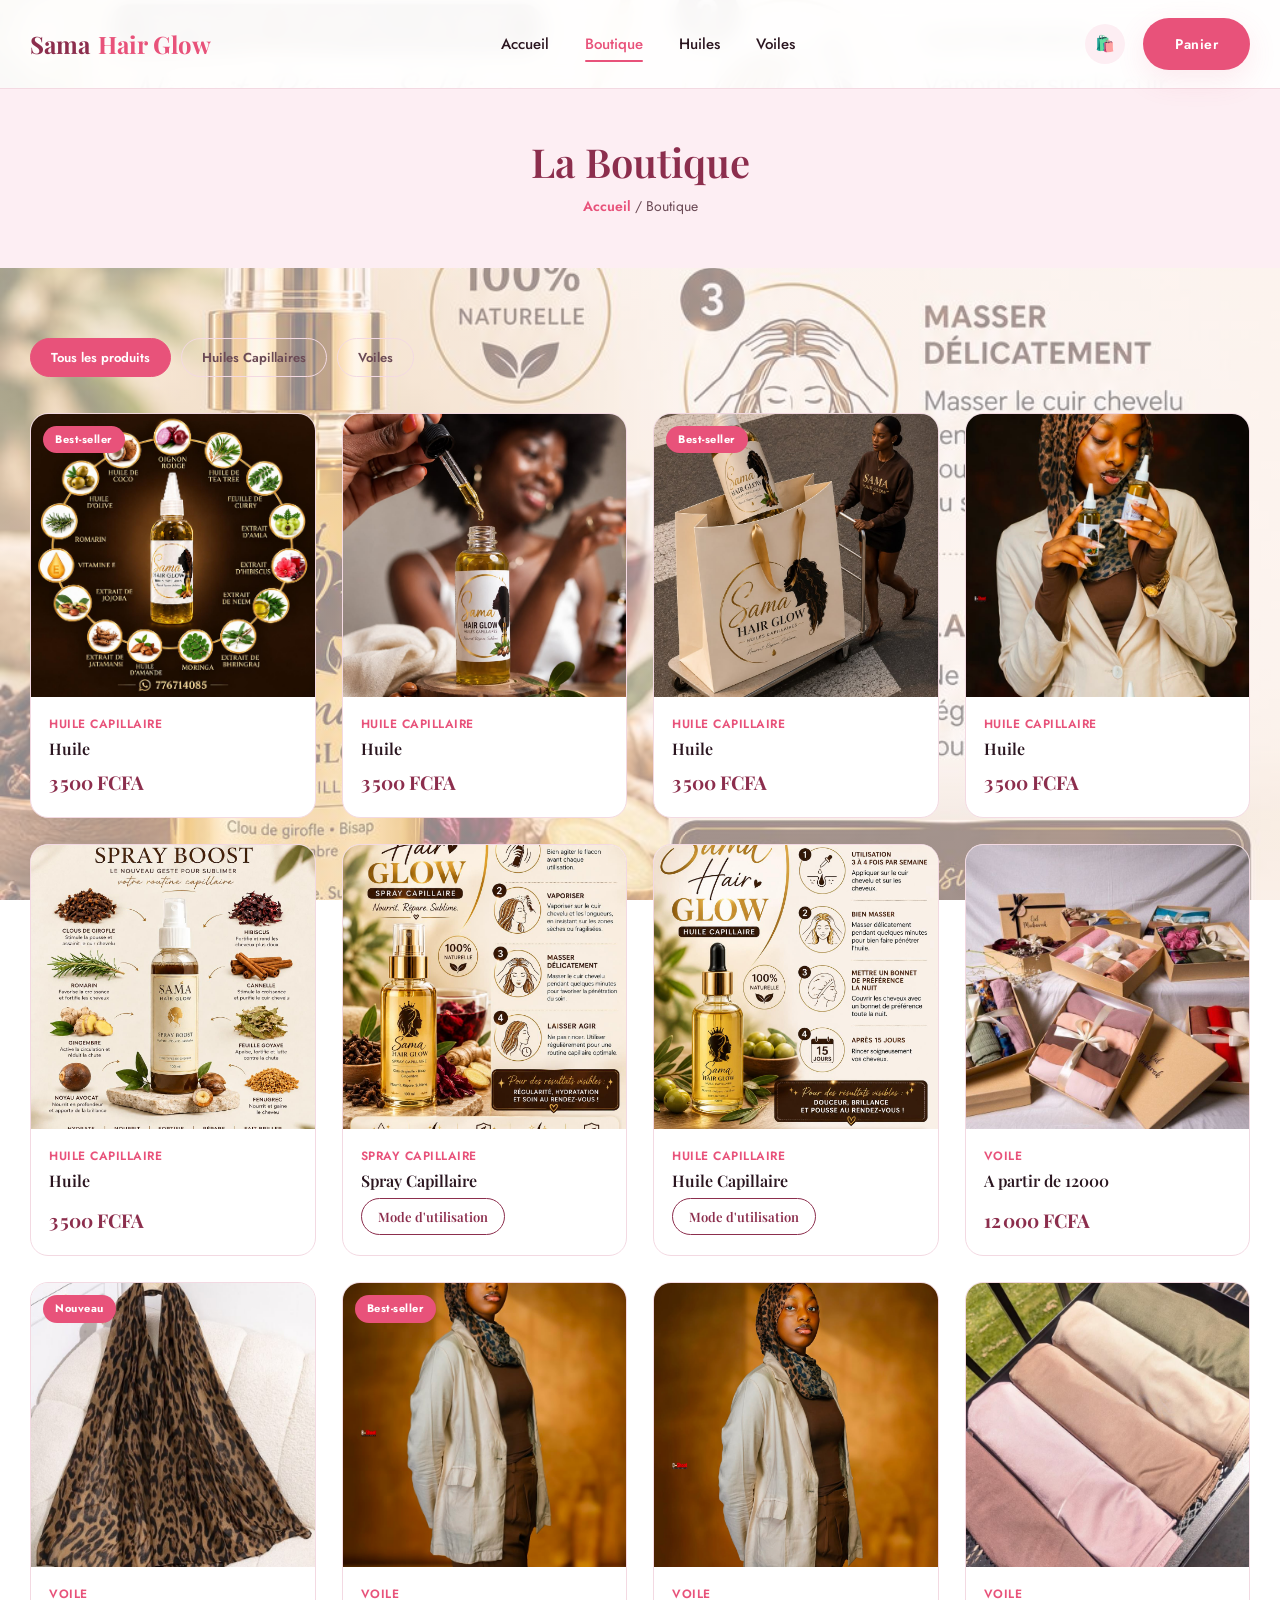
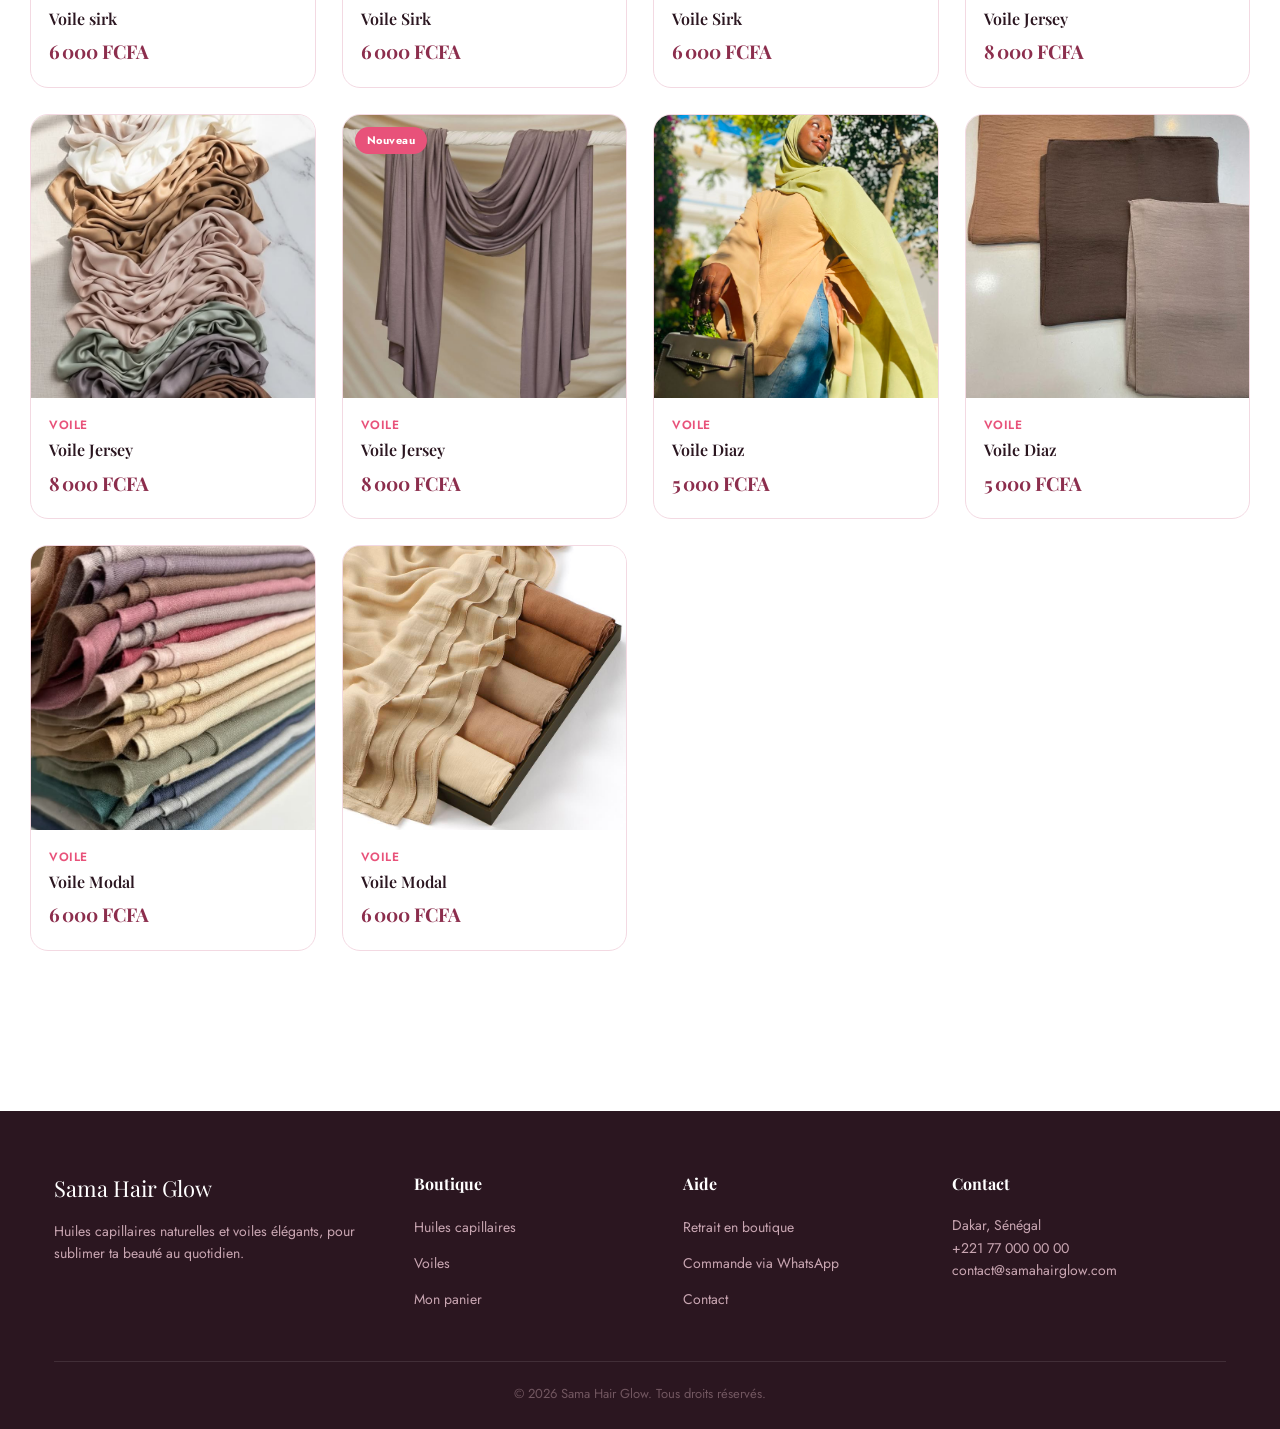
==== boutique.html @ 94d96b60 "Add files via upload" ====
<!DOCTYPE html>
<html lang="fr">
<head>
<meta charset="UTF-8">
<meta name="viewport" content="width=device-width, initial-scale=1.0">
<title>Boutique — Sama Hair Glow</title>

</head>
<body>
  <style>
    /* ============================================
   SAMA HAIR GLOW — Design system
   Rose & Blanc, élégant, chaleureux
   ============================================ */

@import url('https://fonts.googleapis.com/css2?family=Playfair+Display:ital,wght@0,500;0,600;0,700;1,500&family=Jost:wght@300;400;500;600;700&display=swap');

:root {
  /* Couleurs */
  --rose-primary: #E8527A;
  --rose-primary-dark: #C93F65;
  --rose-deep: #8C2E4D;
  --pink-soft: #FDEEF3;
  --pink-softer: #FFF8FA;
  --white: #FFFFFF;
  --charcoal: #2B1620;
  --charcoal-soft: #6B4A55;
  --gold-glow: #E8B86D;
  --line: #F3D9E2;

  /* Typo */
  --font-display: 'Playfair Display', serif;
  --font-body: 'Jost', sans-serif;

  /* Ombres */
  --shadow-soft: 0 10px 30px rgba(232, 82, 122, 0.12);
  --shadow-card: 0 4px 18px rgba(140, 46, 77, 0.08);

  --radius: 18px;
}

* { margin: 0; padding: 0; box-sizing: border-box; }

html { scroll-behavior: smooth; }

body {
  font-family: var(--font-body);
  color: var(--charcoal);
  background: var(--white);
  line-height: 1.6;
  -webkit-font-smoothing: antialiased;
}

img { max-width: 100%; display: block; }
a { text-decoration: none; color: inherit; }
ul { list-style: none; }
button { font-family: inherit; cursor: pointer; border: none; background: none; }

.container {
  max-width: 1220px;
  margin: 0 auto;
  padding: 0 24px;
}

h1, h2, h3, h4 {
  font-family: var(--font-display);
  color: var(--rose-deep);
  font-weight: 600;
  line-height: 1.15;
}

.eyebrow {
  display: inline-flex;
  align-items: center;
  gap: 8px;
  font-size: 13px;
  letter-spacing: 3px;
  text-transform: uppercase;
  color: var(--rose-primary);
  font-weight: 600;
  margin-bottom: 14px;
}
.eyebrow::before {
  content: "";
  width: 22px;
  height: 1px;
  background: var(--rose-primary);
  display: inline-block;
}

.btn {
  display: inline-flex;
  align-items: center;
  justify-content: center;
  gap: 8px;
  padding: 15px 32px;
  border-radius: 999px;
  font-size: 14px;
  font-weight: 600;
  letter-spacing: 0.5px;
  transition: all 0.25s ease;
}
.btn-primary {
  background: var(--rose-primary);
  color: var(--white);
  box-shadow: var(--shadow-soft);
}
.btn-primary:hover {
  background: var(--rose-primary-dark);
  transform: translateY(-2px);
}
.btn-outline {
  border: 1.5px solid var(--rose-primary);
  color: var(--rose-primary);
  background: var(--white);
}
.btn-outline:hover {
  background: var(--rose-primary);
  color: var(--white);
}
.btn-block { width: 100%; }
.btn:disabled { opacity: 0.5; cursor: not-allowed; }

/* ===== HEADER ===== */
.site-header {
  position: sticky;
  top: 0;
  z-index: 100;
  background: rgba(255,255,255,0.92);
  backdrop-filter: blur(10px);
  border-bottom: 1px solid var(--line);
}
.nav {
  display: flex;
  align-items: center;
  justify-content: space-between;
  padding: 18px 0;
}
.logo {
  font-family: var(--font-display);
  font-size: 24px;
  font-weight: 700;
  color: var(--rose-deep);
  display: flex;
  align-items: center;
  gap: 8px;
}
.logo span { color: var(--rose-primary); }
.nav-links {
  display: flex;
  gap: 36px;
  font-size: 15px;
  font-weight: 500;
}
.nav-links a {
  position: relative;
  color: var(--charcoal);
  transition: color 0.2s;
}
.nav-links a:hover, .nav-links a.active { color: var(--rose-primary); }
.nav-links a.active::after {
  content: "";
  position: absolute;
  bottom: -6px; left: 0;
  width: 100%; height: 2px;
  background: var(--rose-primary);
  border-radius: 2px;
}
.nav-actions {
  display: flex;
  align-items: center;
  gap: 18px;
}
.icon-btn {
  position: relative;
  width: 40px; height: 40px;
  display: flex; align-items: center; justify-content: center;
  border-radius: 50%;
  background: var(--pink-soft);
  color: var(--rose-deep);
  transition: background 0.2s;
}
.icon-btn:hover { background: var(--rose-primary); color: var(--white); }
.cart-count {
  position: absolute;
  top: -4px; right: -4px;
  background: var(--rose-primary);
  color: white;
  font-size: 11px;
  font-weight: 700;
  width: 19px; height: 19px;
  border-radius: 50%;
  display: flex; align-items: center; justify-content: center;
  border: 2px solid white;
}
.burger { display: none; }

/* ===== HERO ===== */
.hero {
  position: relative;
  overflow: hidden;
  background: linear-gradient(180deg, var(--pink-softer) 0%, var(--white) 100%);
  padding: 70px 0 40px;
}
.hero-grid {
  display: grid;
  grid-template-columns: 1fr 1fr;
  align-items: center;
  gap: 40px;
}
.hero h1 {
  font-size: 56px;
  margin-bottom: 20px;
}
.hero h1 em {
  font-style: italic;
  color: var(--rose-primary);
}
.hero p {
  color: var(--charcoal-soft);
  font-size: 17px;
  max-width: 440px;
  margin-bottom: 32px;
}
.hero-actions { display: flex; gap: 16px; }
.hero-visual {
  position: relative;
  display: flex;
  align-items: center;
  justify-content: center;
}
.glow-ring {
  position: absolute;
  width: 460px; height: 460px;
  border-radius: 50%;
  background: radial-gradient(circle, rgba(232,184,109,0.35) 0%, rgba(232,82,122,0.22) 45%, rgba(232,82,122,0) 72%);
  filter: blur(4px);
  z-index: 0;
}
.hero-visual img {
  position: relative;
  z-index: 1;
  width: 380px;
  border-radius: 50%;
  box-shadow: var(--shadow-soft);
  border: 6px solid var(--white);
  object-fit: cover;
}

/* Photo produit rectangulaire (lifestyle) : on garde un cadre élégant
   plutôt qu'un cercle, pour ne pas rogner l'image */
.hero-visual img.hero-photo {
  width: 400px;
  height: 480px;
  border-radius: 28px;
  object-fit: cover;
  border: 8px solid var(--white);
}
.glow-ring {
  width: 480px;
  height: 480px;
}
.hero-badge {
  position: absolute;
  z-index: 2;
  bottom: 18px; left: 6px;
  background: var(--white);
  border-radius: 16px;
  padding: 12px 18px;
  box-shadow: var(--shadow-card);
  display: flex; align-items: center; gap: 10px;
  font-size: 13px;
  font-weight: 600;
}
.hero-badge .dot {
  width: 34px; height: 34px;
  border-radius: 50%;
  background: var(--pink-soft);
  display: flex; align-items: center; justify-content: center;
  font-size: 16px;
}

/* ===== CATEGORY STRIP ===== */
.cat-strip {
  padding: 70px 0 20px;
  text-align: center;
}
.cat-strip .eyebrow { justify-content: center; }
.cat-strip h2 { font-size: 38px; margin-bottom: 48px; }
.cat-grid {
  display: grid;
  grid-template-columns: repeat(4, 1fr);
  gap: 24px;
}
.cat-card {
  background: var(--pink-softer);
  border: 1px solid var(--line);
  border-radius: var(--radius);
  padding: 30px 18px;
  transition: transform 0.25s ease, box-shadow 0.25s ease;
}
.cat-card:hover {
  transform: translateY(-6px);
  box-shadow: var(--shadow-soft);
}
.cat-card img {
  width: 92px; height: 92px;
  object-fit: cover;
  border-radius: 50%;
  margin: 0 auto 16px;
  border: 4px solid var(--white);
  box-shadow: var(--shadow-card);
}
.cat-card h4 { font-size: 16px; color: var(--charcoal); font-weight: 600; }

/* ===== PROMO BANNERS ===== */
.promo-section {
  padding: 80px 0;
}
.promo-grid {
  display: grid;
  grid-template-columns: 1fr 1fr;
  gap: 24px;
}
.promo-card {
  border-radius: var(--radius);
  padding: 44px;
  min-height: 260px;
  display: flex;
  flex-direction: column;
  justify-content: center;
  position: relative;
  overflow: hidden;
}
.promo-card.rose {
  background: linear-gradient(135deg, var(--rose-deep), var(--rose-primary));
  color: var(--white);
}
.promo-card.rose h3, .promo-card.rose .eyebrow { color: var(--white); }
.promo-card.rose .eyebrow::before { background: var(--white); }
.promo-card.light {
  background: var(--pink-soft);
  color: var(--charcoal);
}
.promo-card h3 { font-size: 30px; margin-bottom: 12px; }
.promo-card p { opacity: 0.85; margin-bottom: 22px; max-width: 280px; }

/* ===== PRODUCTS GRID ===== */
.section {
  padding: 70px 0;
}
.section-head {
  display: flex;
  align-items: flex-end;
  justify-content: space-between;
  margin-bottom: 40px;
}
.section-head h2 { font-size: 34px; }

.filters {
  display: flex;
  gap: 10px;
  margin-bottom: 36px;
  flex-wrap: wrap;
}
.filter-chip {
  padding: 9px 20px;
  border-radius: 999px;
  border: 1.5px solid var(--line);
  font-size: 13px;
  font-weight: 600;
  color: var(--charcoal-soft);
  transition: all 0.2s;
}
.filter-chip.active, .filter-chip:hover {
  background: var(--rose-primary);
  border-color: var(--rose-primary);
  color: white;
}

.products-grid {
  display: grid;
  grid-template-columns: repeat(4, 1fr);
  gap: 26px;
}
.product-card {
  background: var(--white);
  border: 1px solid var(--line);
  border-radius: var(--radius);
  overflow: hidden;
  transition: transform 0.25s ease, box-shadow 0.25s ease;
  display: flex;
  flex-direction: column;
}
.product-card:hover {
  transform: translateY(-6px);
  box-shadow: var(--shadow-soft);
}
.product-thumb {
  position: relative;
  aspect-ratio: 1/1;
  background: var(--pink-softer);
  overflow: hidden;
}
.product-thumb img {
  width: 100%; height: 100%;
  object-fit: cover;
}
.product-tag {
  position: absolute;
  top: 12px; left: 12px;
  background: var(--rose-primary);
  color: white;
  font-size: 11px;
  font-weight: 700;
  padding: 5px 12px;
  border-radius: 999px;
  letter-spacing: 0.5px;
}
.quick-add {
  position: absolute;
  bottom: 12px; right: 12px;
  width: 40px; height: 40px;
  border-radius: 50%;
  background: white;
  color: var(--rose-primary);
  display: flex; align-items: center; justify-content: center;
  font-size: 19px;
  box-shadow: var(--shadow-card);
  opacity: 0;
  transform: translateY(8px);
  transition: all 0.25s ease;
}
.product-card:hover .quick-add { opacity: 1; transform: translateY(0); }
.product-info { padding: 18px 18px 20px; flex: 1; display: flex; flex-direction: column; }
.product-cat { font-size: 12px; color: var(--rose-primary); font-weight: 600; text-transform: uppercase; letter-spacing: 0.5px; margin-bottom: 6px; }
.product-info h4 { font-size: 16px; color: var(--charcoal); font-weight: 600; margin-bottom: 8px; }
.product-price { margin-top: auto; display: flex; align-items: baseline; gap: 8px; font-family: var(--font-display); }
.product-price .now { font-size: 19px; font-weight: 700; color: var(--rose-deep); }
.product-price .old { font-size: 13px; color: var(--charcoal-soft); text-decoration: line-through; }

/* ===== CTA BANNER ===== */
.cta-banner {
  background: linear-gradient(135deg, var(--rose-deep), var(--rose-primary));
  border-radius: 28px;
  padding: 60px;
  display: flex;
  align-items: center;
  justify-content: space-between;
  color: white;
  margin: 0 24px;
}
.cta-banner h3 { color: white; font-size: 30px; max-width: 460px; }
.cta-banner .btn-primary { background: white; color: var(--rose-deep); }

/* ===== FOOTER ===== */
.site-footer {
  background: var(--charcoal);
  color: #F0DCE3;
  padding: 60px 0 24px;
  margin-top: 90px;
}
.footer-grid {
  display: grid;
  grid-template-columns: 1.4fr 1fr 1fr 1.2fr;
  gap: 40px;
  padding-bottom: 40px;
  border-bottom: 1px solid rgba(255,255,255,0.1);
}
.footer-grid h5 { color: white; font-family: var(--font-display); font-size: 16px; margin-bottom: 18px; }
.footer-grid p { color: #C9A6B2; font-size: 14px; }
.footer-grid ul li { margin-bottom: 10px; }
.footer-grid ul li a { color: #C9A6B2; font-size: 14px; transition: color 0.2s; }
.footer-grid ul li a:hover { color: var(--gold-glow); }
.footer-bottom {
  padding-top: 22px;
  text-align: center;
  font-size: 13px;
  color: #A8899190;
}
.footer-logo { font-family: var(--font-display); font-size: 22px; color: white; margin-bottom: 14px; }

/* ===== BREADCRUMB / PAGE HEADER ===== */
.page-header {
  background: var(--pink-soft);
  padding: 50px 0;
  text-align: center;
}
.page-header h1 { font-size: 40px; }
.page-header .crumb { color: var(--charcoal-soft); font-size: 14px; margin-top: 10px; }
.page-header .crumb a { color: var(--rose-primary); font-weight: 600; }

/* ===== CART / CHECKOUT ===== */
.cart-layout {
  display: grid;
  grid-template-columns: 1.6fr 1fr;
  gap: 40px;
  align-items: start;
}
.cart-table { width: 100%; border-collapse: collapse; }
.cart-table th {
  text-align: left;
  font-size: 12px;
  text-transform: uppercase;
  letter-spacing: 0.5px;
  color: var(--charcoal-soft);
  padding-bottom: 16px;
  border-bottom: 1px solid var(--line);
}
.cart-item td {
  padding: 20px 0;
  border-bottom: 1px solid var(--line);
  vertical-align: middle;
}
.cart-item-info { display: flex; align-items: center; gap: 16px; }
.cart-item-info img { width: 72px; height: 72px; border-radius: 12px; object-fit: cover; }
.cart-item-info h4 { font-size: 15px; margin-bottom: 4px; color: var(--charcoal); font-weight: 600; }
.cart-item-info span { font-size: 13px; color: var(--charcoal-soft); }
.qty-control {
  display: inline-flex;
  align-items: center;
  border: 1.5px solid var(--line);
  border-radius: 999px;
  overflow: hidden;
}
.qty-control button {
  width: 32px; height: 32px;
  font-size: 16px;
  color: var(--rose-primary);
  font-weight: 700;
}
.qty-control span { width: 30px; text-align: center; font-weight: 600; font-size: 14px; }
.remove-btn { color: #C24B6B; font-size: 13px; font-weight: 600; margin-top: 6px; display: inline-block; }
.cart-price { font-weight: 700; color: var(--rose-deep); font-family: var(--font-display); }

.summary-card {
  background: var(--pink-softer);
  border: 1px solid var(--line);
  border-radius: var(--radius);
  padding: 30px;
  position: sticky;
  top: 100px;
}
.summary-card h3 { font-size: 20px; margin-bottom: 22px; }
.summary-row {
  display: flex;
  justify-content: space-between;
  font-size: 14px;
  color: var(--charcoal-soft);
  margin-bottom: 14px;
}
.summary-row.total {
  font-size: 18px;
  font-weight: 700;
  color: var(--rose-deep);
  font-family: var(--font-display);
  border-top: 1px solid var(--line);
  padding-top: 16px;
  margin-top: 8px;
}
.empty-cart {
  text-align: center;
  padding: 80px 20px;
  color: var(--charcoal-soft);
}
.empty-cart .icon { font-size: 54px; margin-bottom: 20px; }

/* Payment methods */
.pay-methods { display: flex; flex-direction: column; gap: 12px; margin: 20px 0; }
.pay-method {
  display: flex;
  align-items: center;
  gap: 14px;
  padding: 16px;
  border: 2px solid var(--line);
  border-radius: 14px;
  cursor: pointer;
  transition: all 0.2s;
}
.pay-method.selected {
  border-color: var(--rose-primary);
  background: var(--pink-soft);
}
.pay-method img { width: 44px; height: 44px; border-radius: 10px; object-fit: cover; }
.pay-method .name { font-weight: 700; font-size: 15px; }
.pay-method .desc { font-size: 12px; color: var(--charcoal-soft); }
.pay-method input { accent-color: var(--rose-primary); width: 18px; height: 18px; margin-left: auto; }

.form-field { margin-bottom: 18px; }
.form-field label { display: block; font-size: 13px; font-weight: 600; margin-bottom: 8px; color: var(--charcoal); }
.form-field input, .form-field select {
  width: 100%;
  padding: 13px 16px;
  border: 1.5px solid var(--line);
  border-radius: 10px;
  font-family: inherit;
  font-size: 14px;
  background: var(--white);
}
.form-field input:focus, .form-field select:focus {
  outline: none;
  border-color: var(--rose-primary);
}
.form-row { display: grid; grid-template-columns: 1fr 1fr; gap: 16px; }

.toast {
  position: fixed;
  bottom: 30px; right: 30px;
  background: var(--charcoal);
  color: white;
  padding: 16px 24px;
  border-radius: 12px;
  font-size: 14px;
  font-weight: 600;
  box-shadow: 0 10px 30px rgba(0,0,0,0.2);
  z-index: 999;
  display: flex; align-items: center; gap: 10px;
  transform: translateY(120%);
  opacity: 0;
  transition: all 0.35s cubic-bezier(.2,1,.3,1);
}
.toast.show { transform: translateY(0); opacity: 1; }

/* ===== RESPONSIVE ===== */
@media (max-width: 980px) {
  .hero-grid { grid-template-columns: 1fr; text-align: center; }
  .hero p { margin-left: auto; margin-right: auto; }
  .hero-actions { justify-content: center; }
  .cat-grid, .products-grid { grid-template-columns: repeat(2, 1fr); }
  .promo-grid { grid-template-columns: 1fr; }
  .footer-grid { grid-template-columns: 1fr 1fr; }
  .cart-layout { grid-template-columns: 1fr; }
  .cta-banner { flex-direction: column; gap: 24px; text-align: center; padding: 40px 28px; }
}
@media (max-width: 640px) {
  .nav-links { display: none; }
  .hero h1 { font-size: 36px; }
  .hero-visual img.hero-photo { width: 280px; height: 340px; }
  .glow-ring { width: 320px; height: 320px; }
  .cat-grid, .products-grid { grid-template-columns: repeat(2, 1fr); gap: 14px; }
  .footer-grid { grid-template-columns: 1fr; }
  .form-row { grid-template-columns: 1fr; }
}

  </style>

<header class="site-header">
  <div class="container nav">
    <a href="index.html" class="logo">Sama <span>Hair Glow</span></a>
    <nav class="nav-links">
      <a href="index.html">Accueil</a>
      <a href="boutique.html" class="active">Boutique</a>
      <a href="boutique.html?cat=huiles">Huiles</a>
      <a href="boutique.html?cat=voiles">Voiles</a>
    </nav>
    <div class="nav-actions">
      <a href="panier.html" class="icon-btn" aria-label="Panier">
        🛍️
        <span class="cart-count">0</span>
      </a>
      <a href="panier.html" class="btn btn-primary">Panier</a>
    </div>
  </div>
</header>

<section class="page-header">
  <h1>La Boutique</h1>
  <div class="crumb"><a href="index.html">Accueil</a> / Boutique</div>
</section>

<section class="section container">
  <div class="filters" id="filters">
    <button class="filter-chip" data-cat="tous">Tous les produits</button>
    <button class="filter-chip" data-cat="huiles">Huiles Capillaires</button>
    <button class="filter-chip" data-cat="voiles">Voiles</button>
  </div>
  <div class="products-grid" id="products-grid"></div>
</section>

<footer class="site-footer">
  <div class="container">
    <div class="footer-grid">
      <div>
        <div class="footer-logo">Sama Hair Glow</div>
        <p>Huiles capillaires naturelles et voiles élégants, pour sublimer ta beauté au quotidien.</p>
      </div>
      <div>
        <h5>Boutique</h5>
        <ul>
          <li><a href="boutique.html?cat=huiles">Huiles capillaires</a></li>
          <li><a href="boutique.html?cat=voiles">Voiles</a></li>
          <li><a href="panier.html">Mon panier</a></li>
        </ul>
      </div>
      <div>
        <h5>Aide</h5>
        <ul>
          <li><a href="#">Retrait en boutique</a></li>
          <li><a href="#">Commande via WhatsApp</a></li>
          <li><a href="#">Contact</a></li>
        </ul>
      </div>
      <div>
        <h5>Contact</h5>
        <p>Dakar, Sénégal<br>+221 77 000 00 00<br>contact@samahairglow.com</p>
      </div>
    </div>
    <div class="footer-bottom">© 2026 Sama Hair Glow. Tous droits réservés.</div>
  </div>
</footer>

<script>
 // ============================================
// SAMA HAIR GLOW — Catalogue produits
// Site 100% statique : les produits sont définis ici directement,
// il n'y a plus besoin d'un serveur/backend pour les servir.
// ============================================

const CATEGORIES = [
  { id: "huiles", nom: "Huiles capillaires", image: "di.jpeg" },
  { id: "voiles", nom: "Voiles", image: "voiles.jpeg" }
];

const PRODUCTS = [
  {
    id: "hg-01",
    nom: "Huile ",
    categorie: "huiles",
    prix: 3500,
    image: "di.jpeg",
    tag: "Best-seller",
    description: "Un mélange nourrissant à base d'huile de ricin et de coco qui stimule la pousse et renforce les cheveux fragiles dès les premières utilisations."
  },
  {
    id: "hg-00",
    nom: "Huile",
    categorie: "huiles",
    prix: 3500,
    image: "huile1.jpeg",
   // c:\Users\HP\AppData\Local\Packages\5319275A.WhatsAppDesktop_cv1g1gvanyjgm\LocalState\sessions\7FADF3B9D3C9191C0A93650C6E67C3599043B6F6\transfers\2026-4: "Formule polyvalente qui hydrate en profondeur et redonne de l'éclat aux cheveux ternes et abîmés."
  },
  {
    id: "hg-02",
    nom: "Huile ",
    categorie: "huiles",
    prix: 3500,
    image: "huile2.jpeg",
    tag: "Best-seller",
    //description: "L'huile d'argan pure qui illumine la fibre capillaire et lisse les pointes fourchues."
  },
  {
    id: "hg-03",
    nom: "Huile ",
    categorie: "huiles",
    prix: 3500,
    image: "HUILLe.jpeg",
    //description: "Un sérum concentré en graine de nigelle pour fortifier les racines et limiter la chute."
  },

  {
    id: "hg-08",
    nom: "Huile ",
    categorie: "huiles",
    prix: 3500,
    image: "E.jpeg",
    //description: "Enrichie en avocat, cette huile limite la casse et redonne souplesse et résistance aux cheveux."
  },
  {
    id: "hg-10",
    nom: "Spray Capillaire",
    type: "Spray capillaire",
    categorie: "huiles",
    sansPrix: true,
    image: "ae.jpeg",
    //description: "Enrichie en avocat, cette huile limite la casse et redonne souplesse et résistance aux cheveux."
  },
  {
    id: "hg-09",
    nom: "Huile Capillaire",
    categorie: "huiles",
    sansPrix: true,
    image: "ak.jpeg",
    //description: "Enrichie en avocat, cette huile limite la casse et redonne souplesse et résistance aux cheveux."
  },

  {
    id: "hg-04",
    nom: "A partir de 12000 ",
    categorie: "voiles",
    prix: 12000,
    image: "a.jpeg",
   // description: "Notre huile signature, légère et non grasse, pour un entretien quotidien tout en douceur."
  },
  {
    id: "hg-05",
    nom: "Voile sirk",
    categorie: "voiles",
    prix: 6000,
    image: "ab.jpeg",
    tag: "Nouveau",
   // description: "Voile en soie douce et légère, idéal pour protéger les cheveux la nuit ou pour un look élégant au quotidien. ."
  },
  {
    id: "vl-01",
    nom: "Voile Sirk",
    categorie: "voiles",
    prix: 6000,
    image: "c.jpeg",
    tag: "Best-seller",
    //description: "Voile en soie douce et légère, idéal pour protéger les cheveux la nuit ou pour un look élégant au quotidien."
  },
  {
    id: "vl-02",
    nom: "Voile Sirk",
    categorie: "voiles",
    prix: 6000,
    image: "cc.jpeg",
   // description: " disponible en plusieurs coloris."
  },
  {
    id: "vl-03",
    nom: "Voile Jersey",
    categorie: "voiles",
    prix: 8000,
    image: "jersey.jpeg",
   // description: "Voile en jersey extensible et confortable, parfait pour un port toute la journée."
  },
  {
    id: "vl-04",
    nom: "Voile Jersey",
    categorie: "voiles",
    prix: 8000,
    image: "jersey1.jpeg",
    //description: "Voile en jersey doux au toucher, facile à nouer et à assortir."
  },
  {
    id: "vl-05",
    nom: "Voile Jersey",
    categorie: "voiles",
    prix: 8000,
    image: "jersey liquide2.jpeg",
    tag: "Nouveau",
   // description: "Voile en jersey fluide, tombant parfaitement pour une allure raffinée."
  },
  {
    id: "vl-06",
    nom: "Voile Diaz",
    categorie: "voiles",
    prix: 5000,
    image: "diaz.jpeg",
   // description: "Voile Diaz léger, respirant, pour un confort optimal même en journée chaude."
  },
  {
    id: "vl-07",
    nom: "Voile Diaz",
    categorie: "voiles",
    prix: 5000,
    image: "voilediaz.jpeg",
   // description: "Voile Diaz disponible en plusieurs teintes, tissu doux et agréable à porter."
  },
  {
    id: "vl-08",
    nom: "Voile Modal",
    categorie: "voiles",
    prix: 6000,
    image: "modal.jpeg",
   // description: "Voile en modal, matière souple et fluide qui s'adapte à toutes les tenues."
  },
  {
    id: "vl-09",
    nom: "Voile Modal",
    categorie: "voiles",
    prix: 6000,
    image: "modale.jpeg",
   // description: "Voile en modal, confortable et facile d'entretien au quotidien."
  }
];

</script>

<script>
// ============================================
// SAMA HAIR GLOW — Moteur du panier
// Le panier est stocké en localStorage (persiste entre les pages/visites)
// Le TOTAL est toujours recalculé automatiquement à partir des lignes du panier
// ============================================

const CART_KEY = "samahairglow_cart";

function getCart() {
  try {
    return JSON.parse(localStorage.getItem(CART_KEY)) || [];
  } catch (e) {
    return [];
  }
}

function saveCart(cart) {
  localStorage.setItem(CART_KEY, JSON.stringify(cart));
  updateCartBadge();
}

function addToCart(productId, qty = 1) {
  const product = PRODUCTS.find(p => p.id === productId);
  if (!product) return;

  const cart = getCart();
  const existing = cart.find(item => item.id === productId);

  if (existing) {
    existing.qty += qty;
  } else {
    cart.push({
      id: product.id,
      nom: product.nom,
      prix: product.prix,
      image: product.image,
      qty: qty
    });
  }

  saveCart(cart);
  showToast(`${product.nom} ajouté au panier`);
}

function updateQty(productId, delta) {
  const cart = getCart();
  const item = cart.find(i => i.id === productId);
  if (!item) return;

  item.qty += delta;
  if (item.qty <= 0) {
    return removeFromCart(productId);
  }
  saveCart(cart);
  if (typeof renderCartPage === "function") renderCartPage();
}

function removeFromCart(productId) {
  let cart = getCart();
  cart = cart.filter(i => i.id !== productId);
  saveCart(cart);
  if (typeof renderCartPage === "function") renderCartPage();
}

// ---- Calculs automatiques ----
function formatPrix(n) {
  return Number(n).toLocaleString("fr-FR") + " FCFA";
}

function getCartCount() {
  return getCart().reduce((sum, item) => sum + item.qty, 0);
}

function getSousTotal() {
  return getCart().reduce((sum, item) => sum + (item.prix * item.qty), 0);
}

function getTotal() {
  return getSousTotal();
}

// ---- UI : badge panier dans le header (toutes les pages) ----
function updateCartBadge() {
  document.querySelectorAll(".cart-count").forEach(el => {
    const count = getCartCount();
    el.textContent = count;
    el.style.display = count > 0 ? "flex" : "none";
  });
}

// ---- Toast de confirmation ----
function showToast(message) {
  let toast = document.querySelector(".toast");
  if (!toast) {
    toast = document.createElement("div");
    toast.className = "toast";
    document.body.appendChild(toast);
  }
  toast.innerHTML = `✓ ${message}`;
  toast.classList.add("show");
  clearTimeout(window._toastTimer);
  window._toastTimer = setTimeout(() => toast.classList.remove("show"), 2600);
}

document.addEventListener("DOMContentLoaded", updateCartBadge);

</script>

<script>
  const params = new URLSearchParams(window.location.search);
  let currentCat = params.get("cat") || "tous";

  function renderGrid() {
    const list = currentCat === "tous" ? PRODUCTS : PRODUCTS.filter(p => p.categorie === currentCat);
    document.getElementById("products-grid").innerHTML = list.map(p => p.sansPrix ? `
      <div class="product-card">
        <a href="#" class="product-thumb" onclick="event.preventDefault(); openUsage('${p.id}')">
          <img src="${p.image}" alt="${p.nom}">
        </a>
        <div class="product-info">
          <div class="product-cat">${p.type || "Huile capillaire"}</div>
          <a href="#" onclick="event.preventDefault(); openUsage('${p.id}')"><h4>${p.nom}</h4></a>
          <button type="button" class="usage-btn" onclick="openUsage('${p.id}')">Mode d'utilisation</button>
        </div>
      </div>
    ` : `
      <div class="product-card">
        <a href="produit.html?id=${p.id}" class="product-thumb">
          ${p.tag ? `<span class="product-tag">${p.tag}</span>` : ""}
          <img src="${p.image}" alt="${p.nom}">
          <button class="quick-add" onclick="event.preventDefault(); addToCart('${p.id}')" aria-label="Ajouter au panier">+</button>
        </a>
        <div class="product-info">
          <div class="product-cat">${p.categorie === "huiles" ? "Huile capillaire" : "Voile"}</div>
          <a href="produit.html?id=${p.id}"><h4>${p.nom}</h4></a>
          <div class="product-price">
            <span class="now">${formatPrix(p.prix)}</span>
            ${p.ancienPrix ? `<span class="old">${formatPrix(p.ancienPrix)}</span>` : ""}
          </div>
        </div>
      </div>
    `).join("") || `<p style="grid-column:1/-1;text-align:center;color:var(--charcoal-soft);">Aucun produit dans cette catégorie.</p>`;

    document.querySelectorAll(".filter-chip").forEach(chip => {
      chip.classList.toggle("active", chip.dataset.cat === currentCat);
    });
  }

  document.getElementById("filters").addEventListener("click", (e) => {
    if (e.target.matches(".filter-chip")) {
      currentCat = e.target.dataset.cat;
      history.replaceState(null, "", currentCat === "tous" ? "boutique.html" : `boutique.html?cat=${currentCat}`);
      renderGrid();
    }
  });

  renderGrid();

  function openUsage(id) {
    const p = PRODUCTS.find(x => x.id === id);
    if (!p) return;
    document.getElementById("usage-img").src = p.image;
    document.getElementById("usage-img").alt = "Mode d'utilisation — " + p.nom;
    document.getElementById("usage-modal").classList.add("open");
    document.body.style.overflow = "hidden";
  }
  function closeUsage() {
    document.getElementById("usage-modal").classList.remove("open");
    document.body.style.overflow = "";
  }
  document.addEventListener("keydown", e => { if (e.key === "Escape") closeUsage(); });
</script>
<div id="usage-modal" class="usage-modal" onclick="if(event.target===this) closeUsage()">
  <button type="button" class="usage-close" onclick="closeUsage()" aria-label="Fermer">&times;</button>
  <img id="usage-img" src="" alt="">
</div>
<style>
.usage-btn {
  margin-top: auto; align-self: flex-start; padding: 9px 16px; border-radius: 999px;
  border: 1.5px solid var(--rose-deep); background: transparent; color: var(--rose-deep);
  font-family: var(--font-display); font-weight: 600; font-size: 13px; cursor: pointer;
}
.usage-btn:hover { background: var(--rose-deep); color: #fff; }
.usage-modal {
  position: fixed; inset: 0; z-index: 9999; display: none; align-items: center; justify-content: center;
  background: rgba(30, 15, 10, 0.82); padding: 16px; overflow: auto;
}
.usage-modal.open { display: flex; }
.usage-modal img { max-width: 100%; max-height: 94vh; border-radius: 12px; box-shadow: 0 10px 40px rgba(0,0,0,.5); }
.usage-close {
  position: fixed; top: 12px; right: 16px; width: 40px; height: 40px; border-radius: 50%; border: none;
  background: #fff; color: #333; font-size: 26px; line-height: 1; cursor: pointer;
}
</style>
<style>
/* ===== FOND DU SITE (image Sama Hair Glow) ===== */
body { background: transparent; }
body::before {
  content: "";
  position: fixed;
  inset: 0;
  z-index: -1;
  background:
    linear-gradient(rgba(255, 248, 250, 0.55), rgba(255, 248, 250, 0.55)),
    url('fond.jpeg') center / cover no-repeat;
}
.hero { background: transparent; }
</style>
</body>
</html>
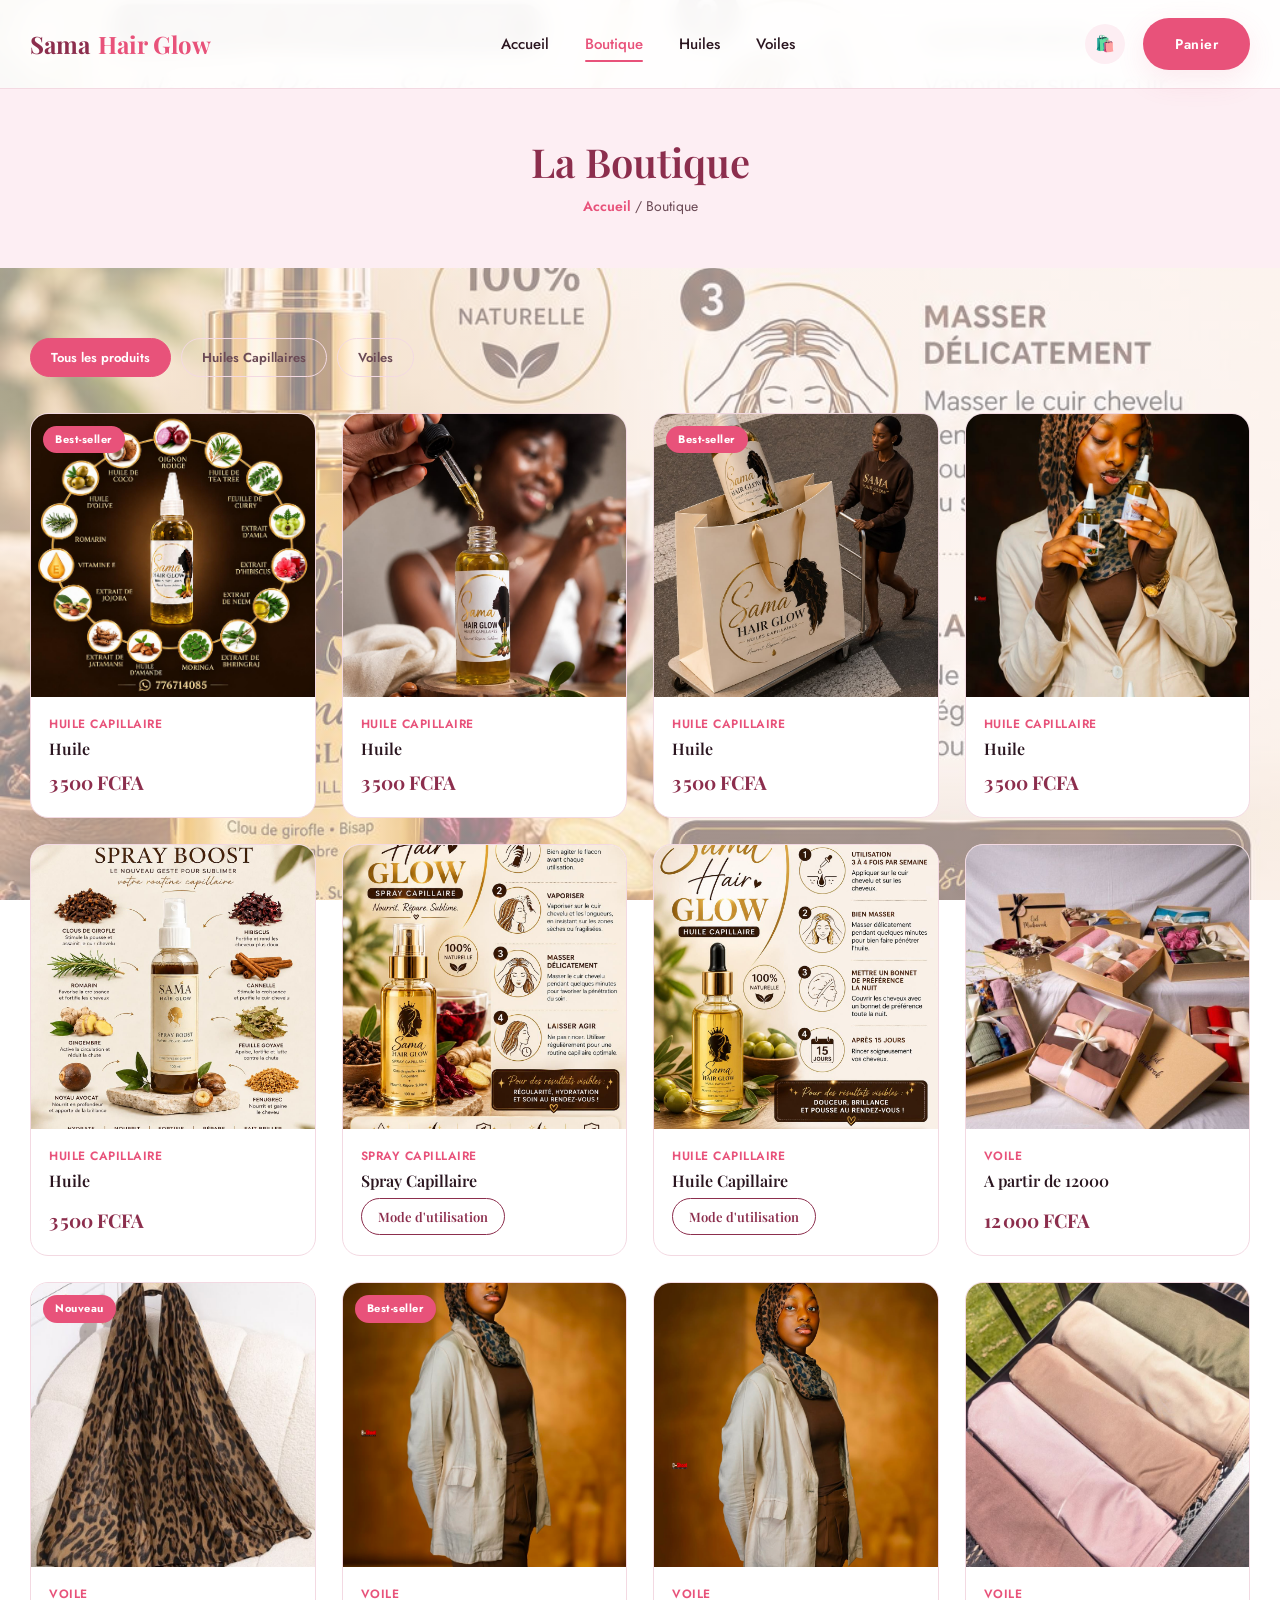
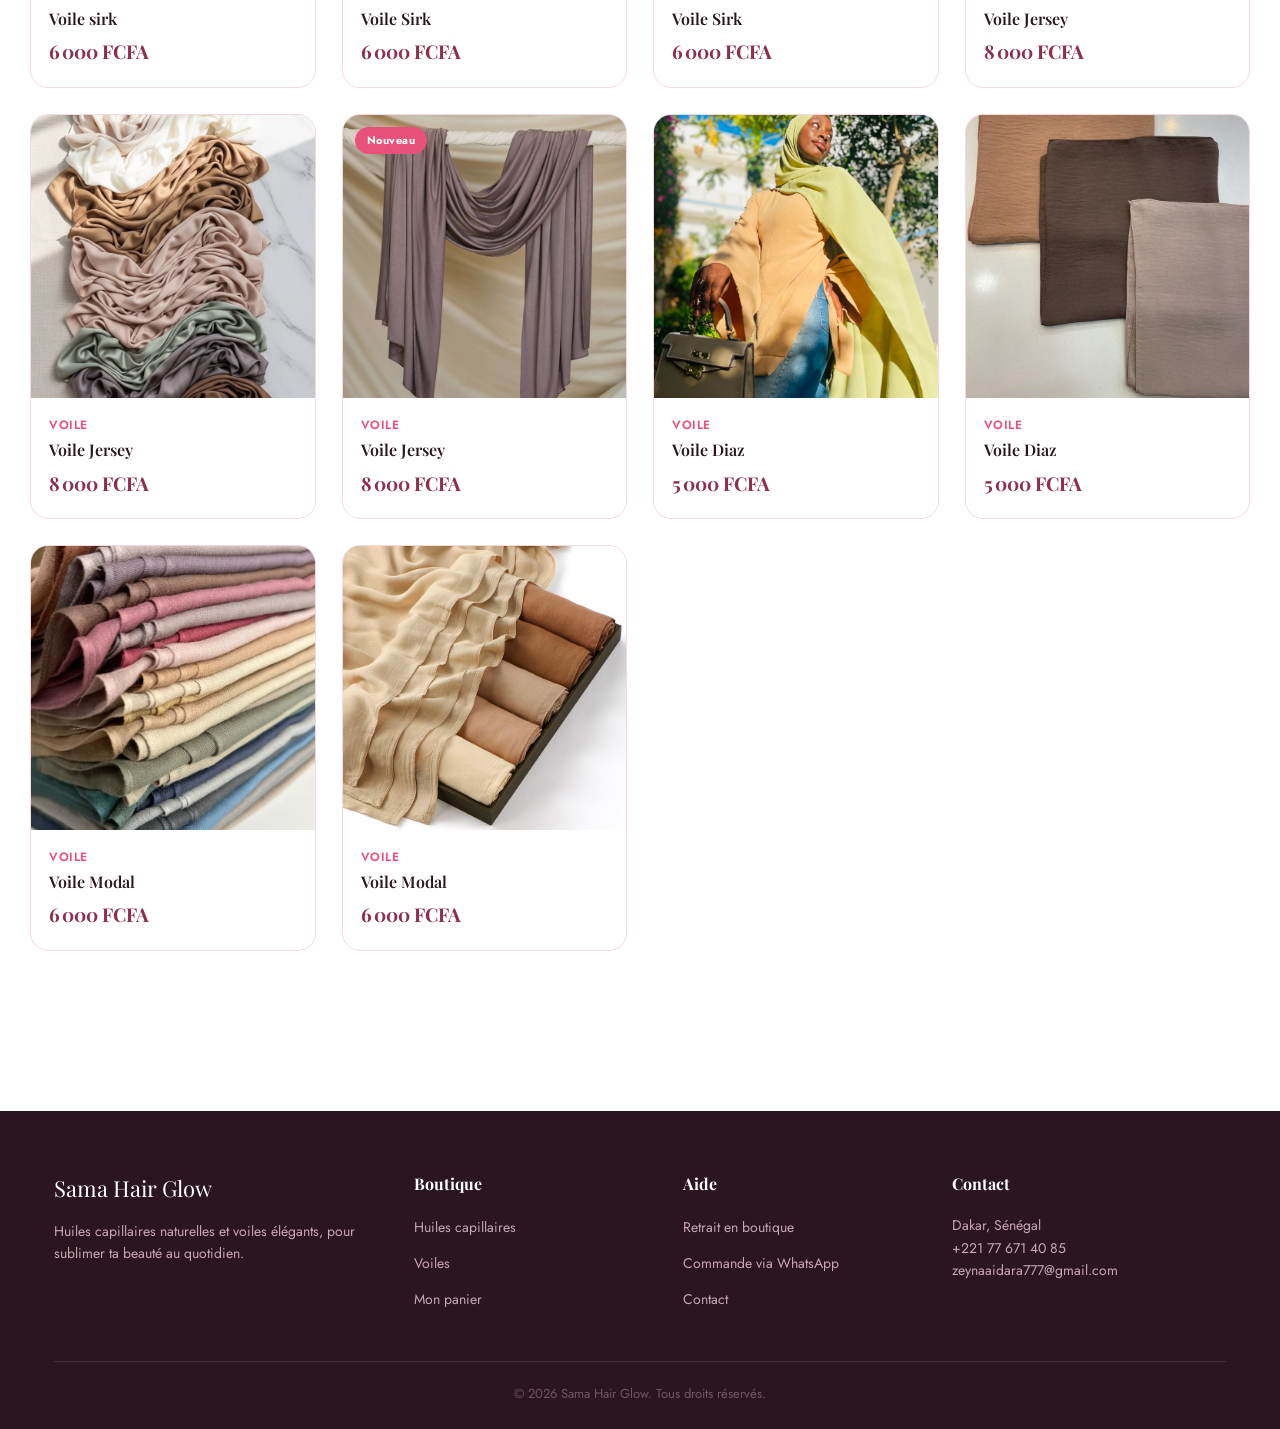
==== commit 359dd6f1: "Add files via upload" ====
--- a/boutique.html
+++ b/boutique.html
@@ -702,7 +702,7 @@
       </div>
       <div>
         <h5>Contact</h5>
-        <p>Dakar, Sénégal<br>+221 77 000 00 00<br>contact@samahairglow.com</p>
+        <p>Dakar, Sénégal<br>+221 77 671 40 85<br>zeynaaidara777@gmail.com</p>
       </div>
     </div>
     <div class="footer-bottom">© 2026 Sama Hair Glow. Tous droits réservés.</div>
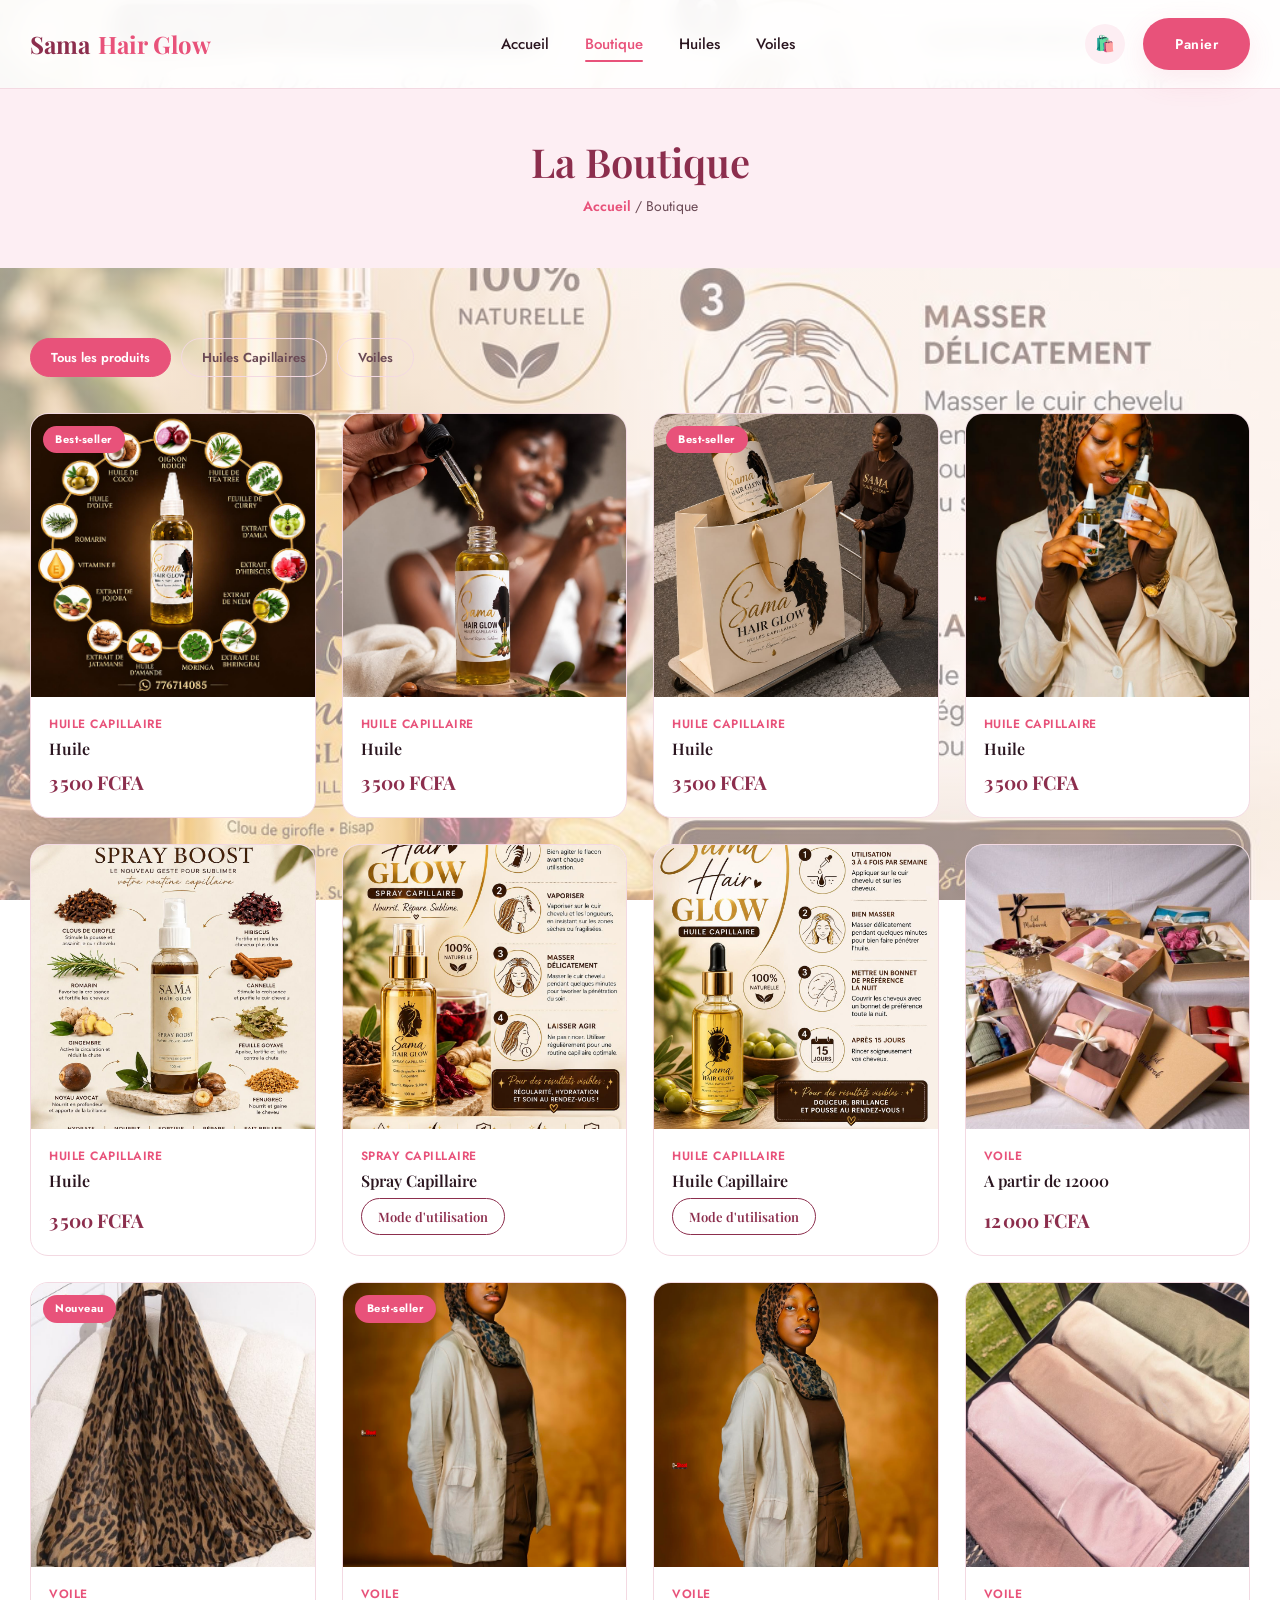
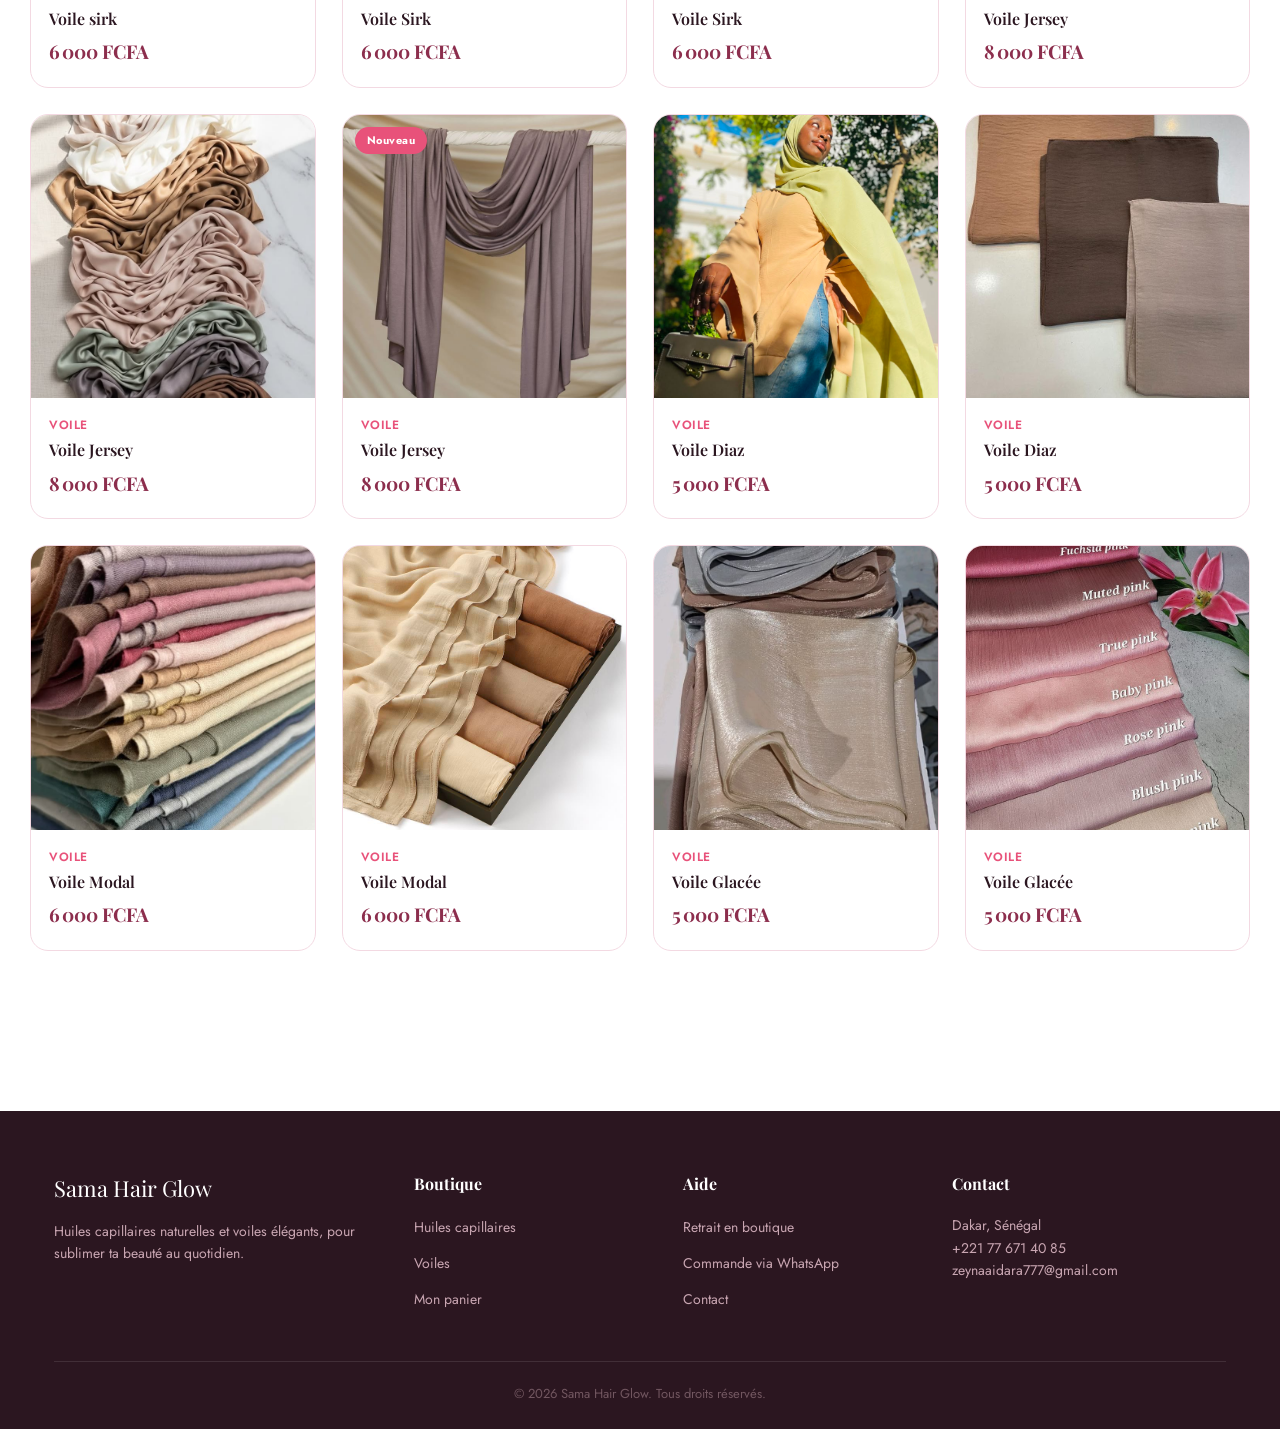
==== commit 195d96f6: "Add files via upload" ====
--- a/boutique.html
+++ b/boutique.html
@@ -873,6 +873,22 @@
     prix: 6000,
     image: "modale.jpeg",
    // description: "Voile en modal, confortable et facile d'entretien au quotidien."
+  },
+  {
+    id: "vl-10",
+    nom: "Voile Glacée",
+    categorie: "voiles",
+    prix: 5000,
+    image: "voileGlace.jpeg",
+   // description: "Voile en modal, confortable et facile d'entretien au quotidien."
+  },
+  {
+    id: "vl-11",
+    nom: "Voile Glacée",
+    categorie: "voiles",
+    prix: 5000,
+    image: "voile glace.jpeg",
+   // description: "Voile en modal, confortable et facile d'entretien au quotidien."
   }
 ];
 
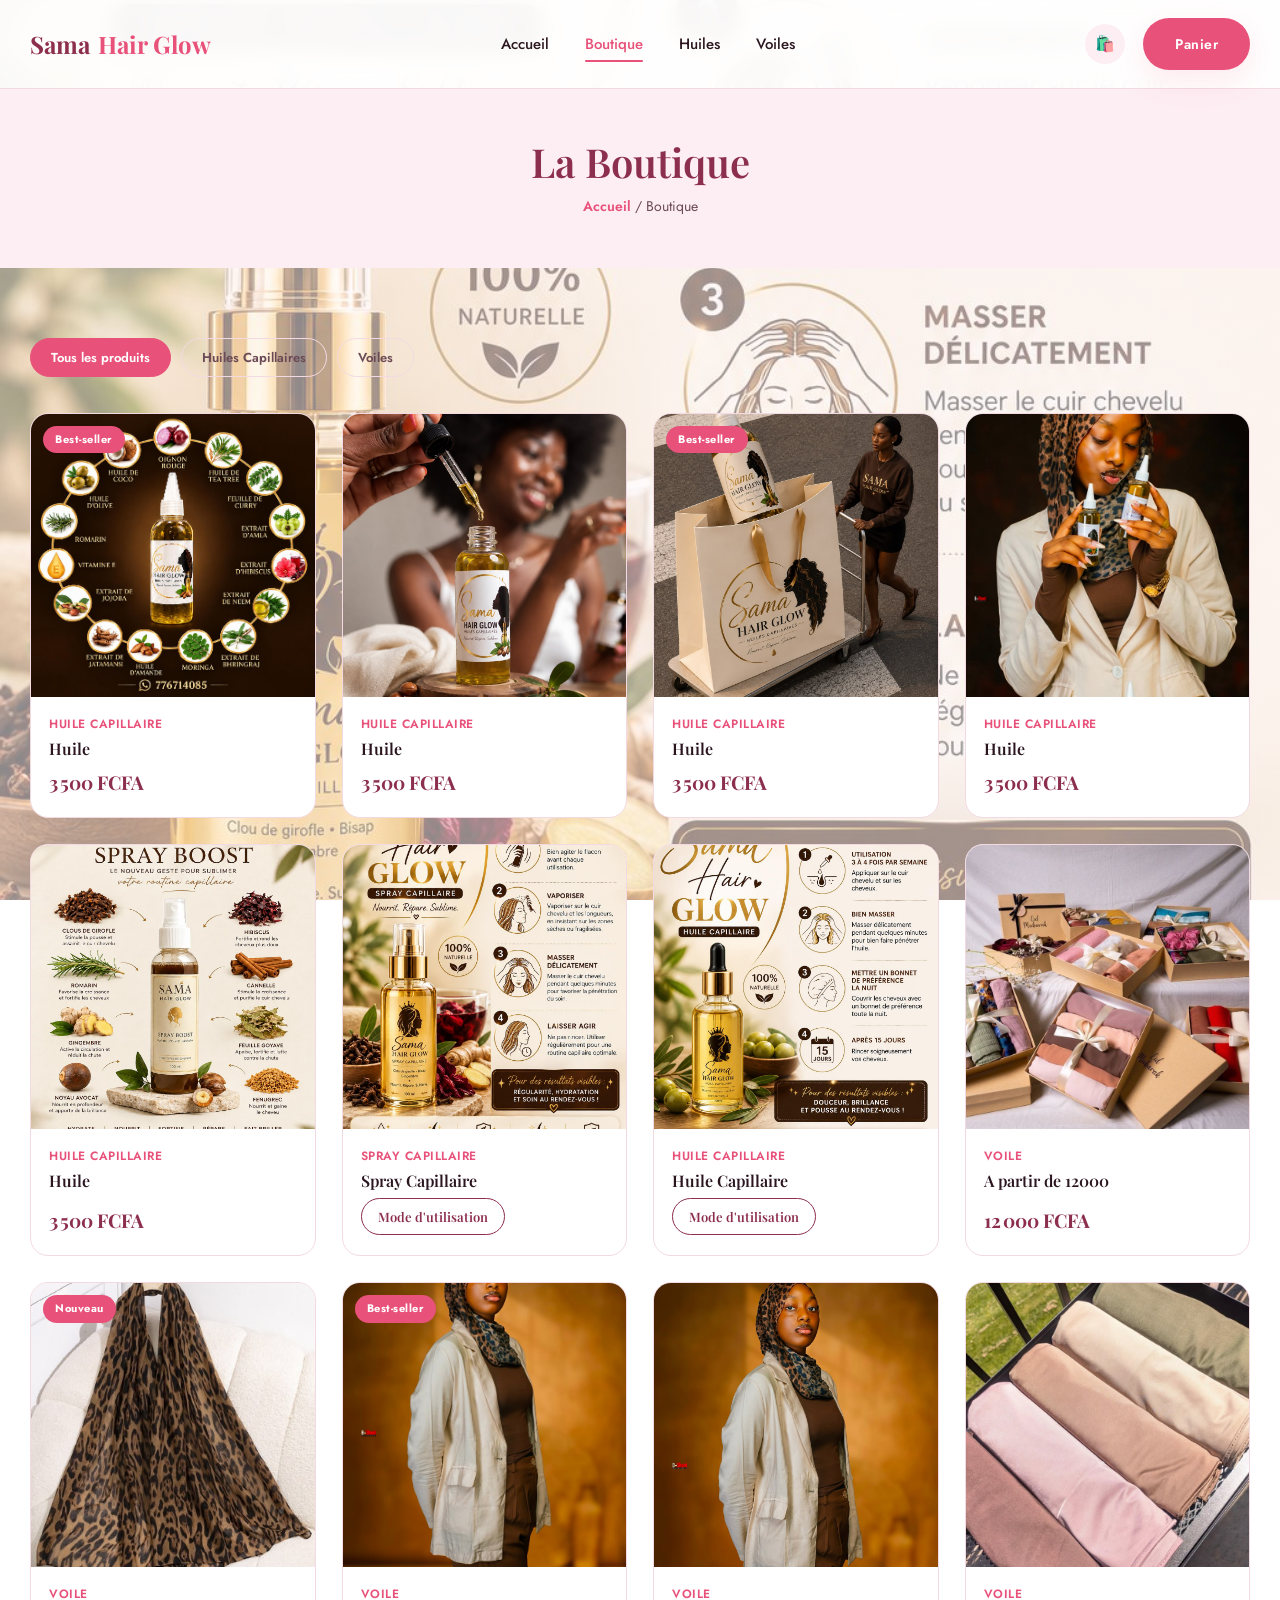
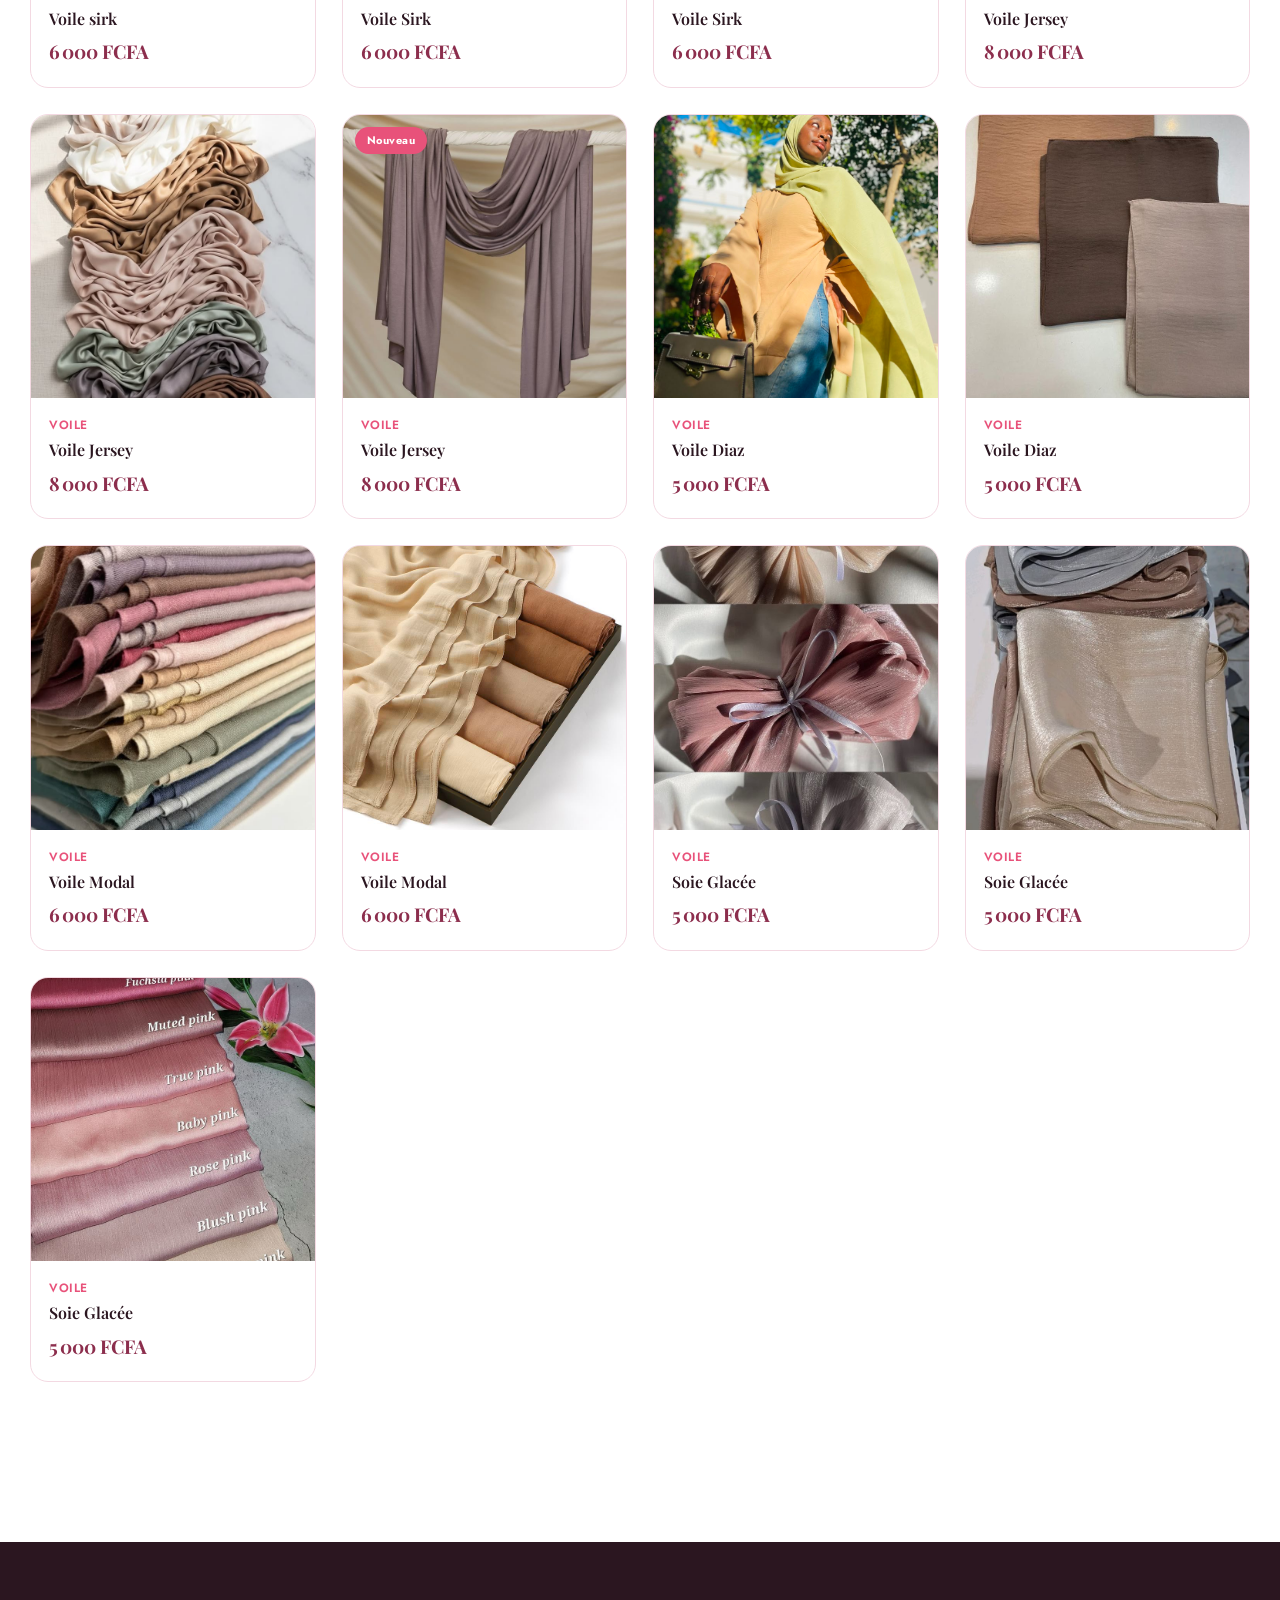
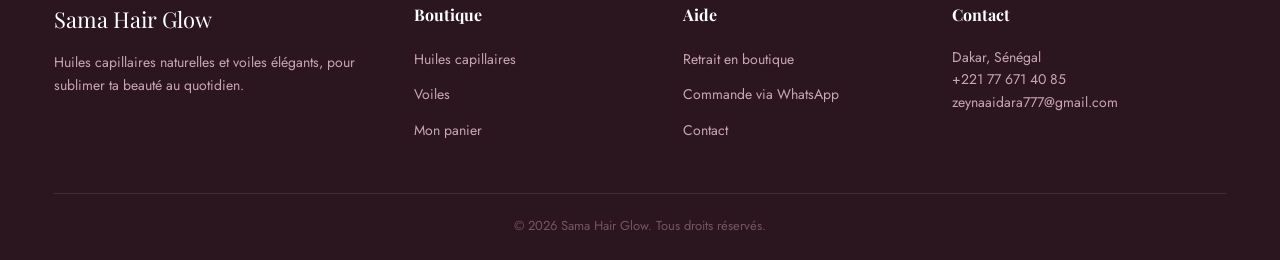
==== commit 2cdb66bc: "Add files via upload" ====
--- a/boutique.html
+++ b/boutique.html
@@ -874,17 +874,25 @@
     image: "modale.jpeg",
    // description: "Voile en modal, confortable et facile d'entretien au quotidien."
   },
-  {
+   {
     id: "vl-10",
-    nom: "Voile Glacée",
+    nom: "Soie Glacée",
+    categorie: "voiles",
+    prix: 5000,
+    image: "cv.jpeg",
+   // description: "Voile en modal, confortable et facile d'entretien au quotidien."
+  },
+  {
+    id: "vl-11",
+    nom: "Soie Glacée",
     categorie: "voiles",
     prix: 5000,
     image: "voileGlace.jpeg",
    // description: "Voile en modal, confortable et facile d'entretien au quotidien."
   },
   {
-    id: "vl-11",
-    nom: "Voile Glacée",
+    id: "vl-12",
+    nom: "Soie Glacée",
     categorie: "voiles",
     prix: 5000,
     image: "voile glace.jpeg",
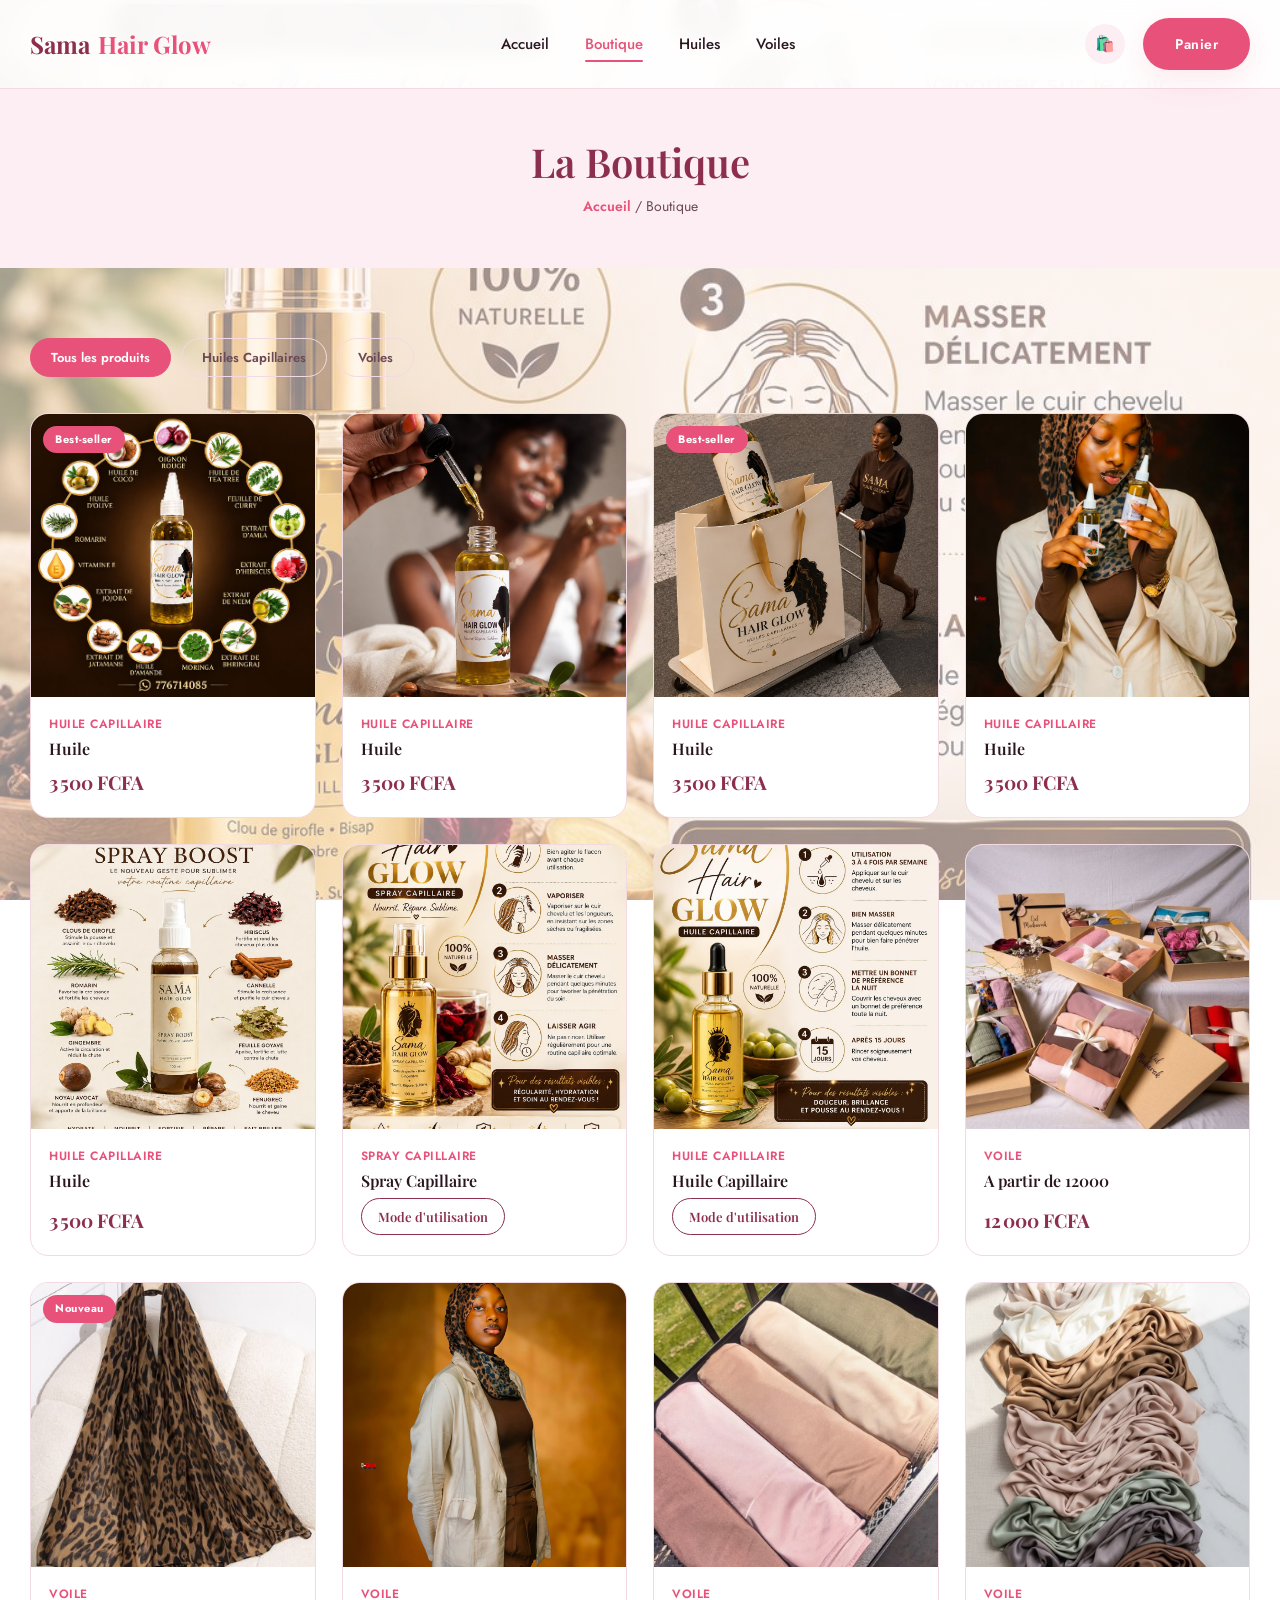
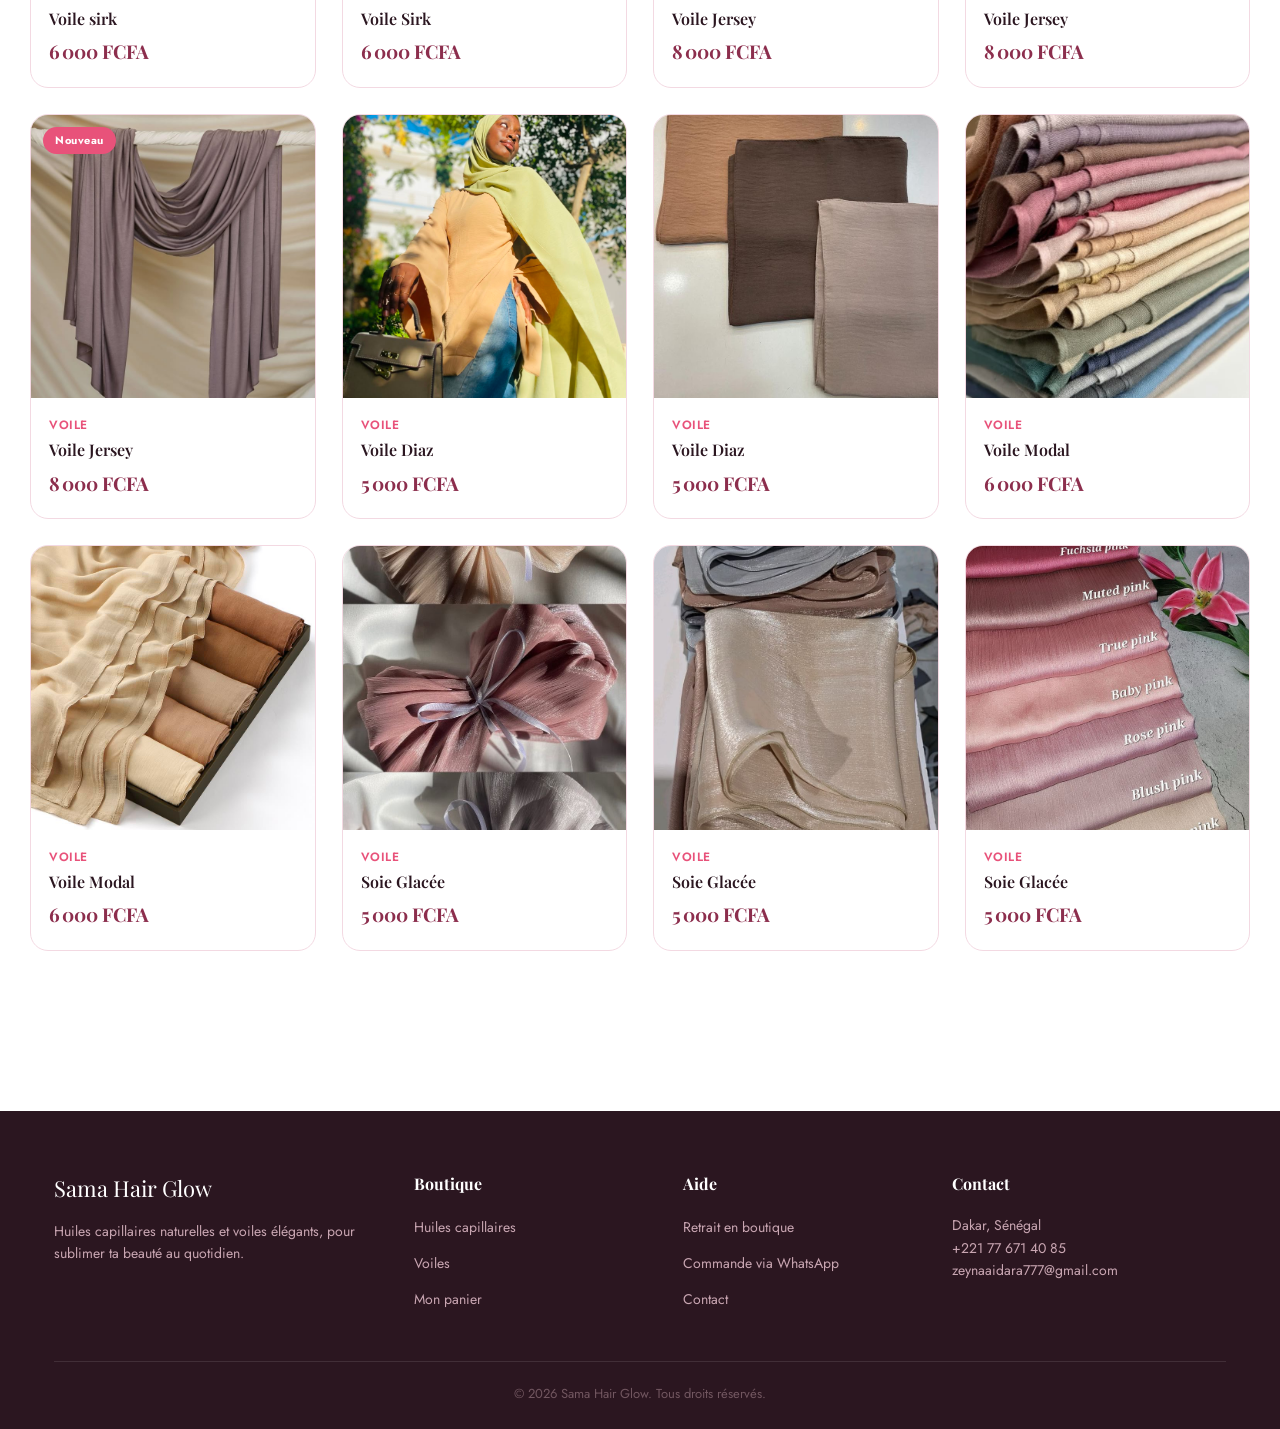
==== commit d9bffe67: "Add files via upload" ====
--- a/boutique.html
+++ b/boutique.html
@@ -800,15 +800,7 @@
     tag: "Nouveau",
    // description: "Voile en soie douce et légère, idéal pour protéger les cheveux la nuit ou pour un look élégant au quotidien. ."
   },
-  {
-    id: "vl-01",
-    nom: "Voile Sirk",
-    categorie: "voiles",
-    prix: 6000,
-    image: "c.jpeg",
-    tag: "Best-seller",
-    //description: "Voile en soie douce et légère, idéal pour protéger les cheveux la nuit ou pour un look élégant au quotidien."
-  },
+ 
   {
     id: "vl-02",
     nom: "Voile Sirk",
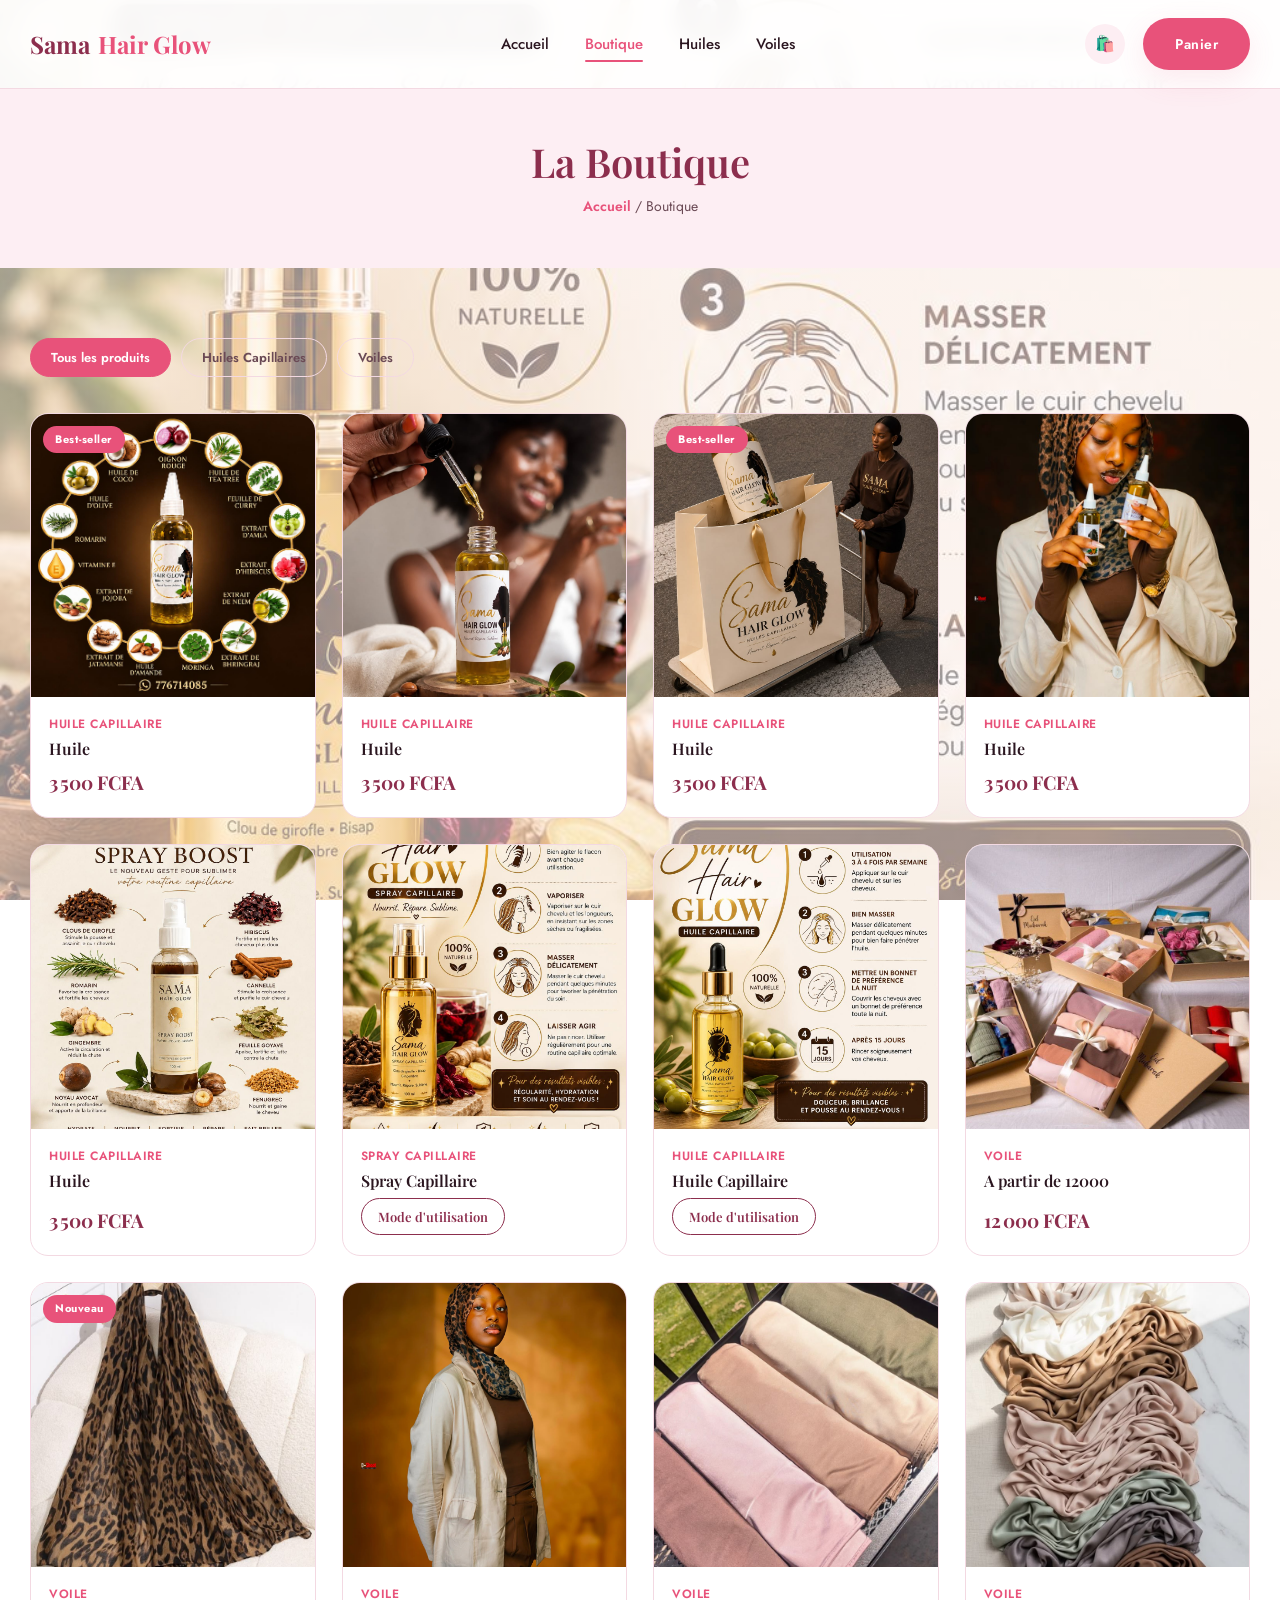
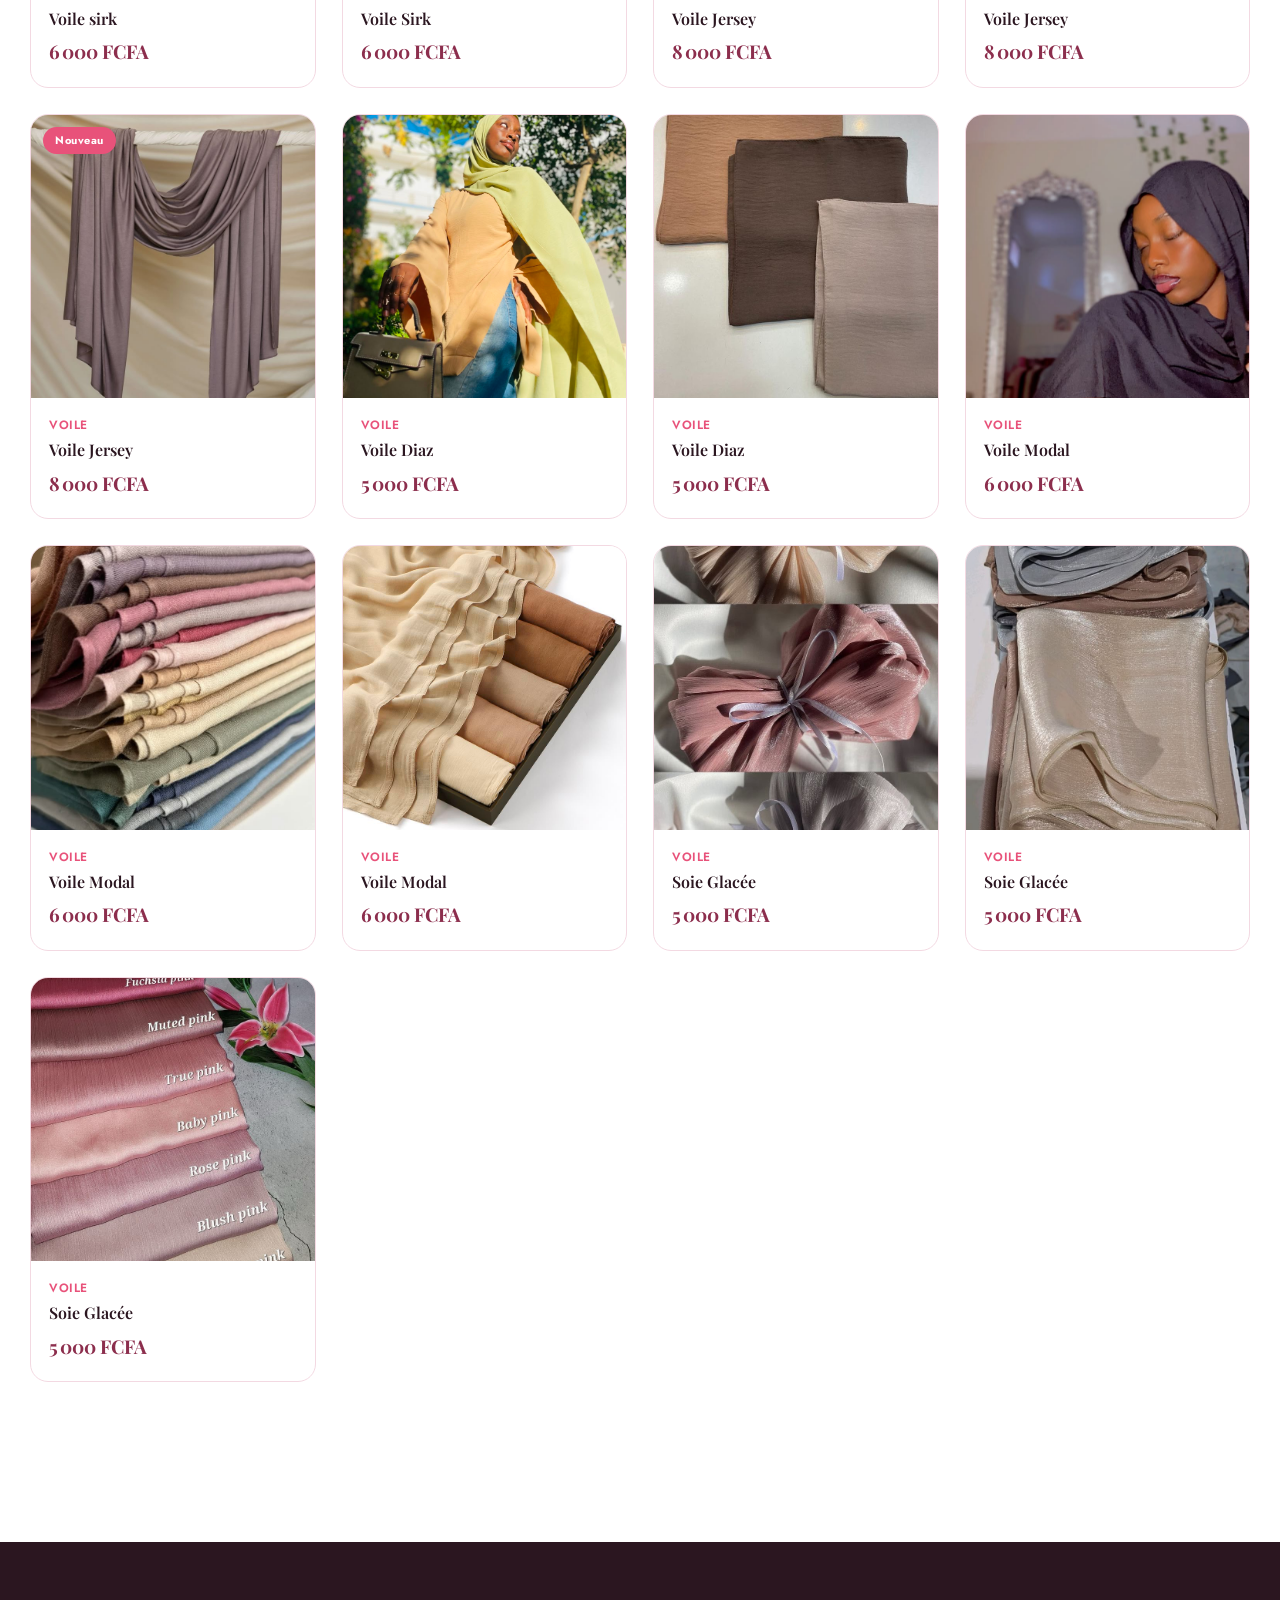
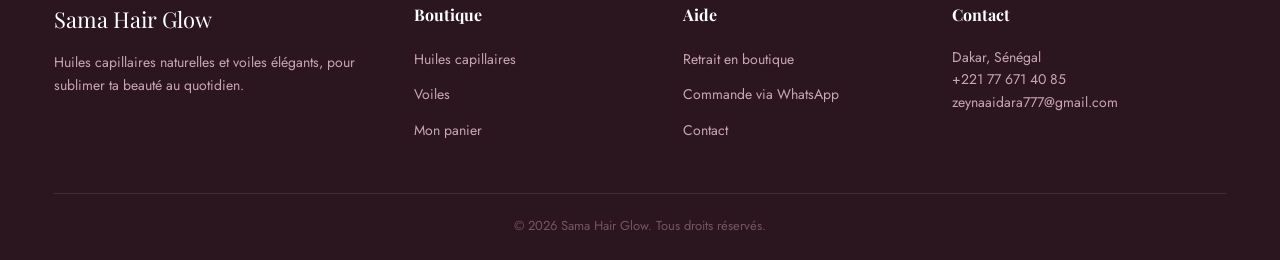
==== commit 867c614a: "Add files via upload" ====
--- a/boutique.html
+++ b/boutique.html
@@ -855,11 +855,19 @@
     nom: "Voile Modal",
     categorie: "voiles",
     prix: 6000,
+    image: "cvv.jpeg",
+    //description: "Voile en soie douce et légère, disponible en plusieurs coloris."
+  },
+  {
+    id: "vl-09",
+    nom: "Voile Modal",
+    categorie: "voiles",
+    prix: 6000,
     image: "modal.jpeg",
    // description: "Voile en modal, matière souple et fluide qui s'adapte à toutes les tenues."
   },
   {
-    id: "vl-09",
+    id: "vl-10",
     nom: "Voile Modal",
     categorie: "voiles",
     prix: 6000,
@@ -867,7 +875,7 @@
    // description: "Voile en modal, confortable et facile d'entretien au quotidien."
   },
    {
-    id: "vl-10",
+    id: "vl-11",
     nom: "Soie Glacée",
     categorie: "voiles",
     prix: 5000,
@@ -875,7 +883,7 @@
    // description: "Voile en modal, confortable et facile d'entretien au quotidien."
   },
   {
-    id: "vl-11",
+    id: "vl-12",
     nom: "Soie Glacée",
     categorie: "voiles",
     prix: 5000,
@@ -883,7 +891,7 @@
    // description: "Voile en modal, confortable et facile d'entretien au quotidien."
   },
   {
-    id: "vl-12",
+    id: "vl-13",
     nom: "Soie Glacée",
     categorie: "voiles",
     prix: 5000,
